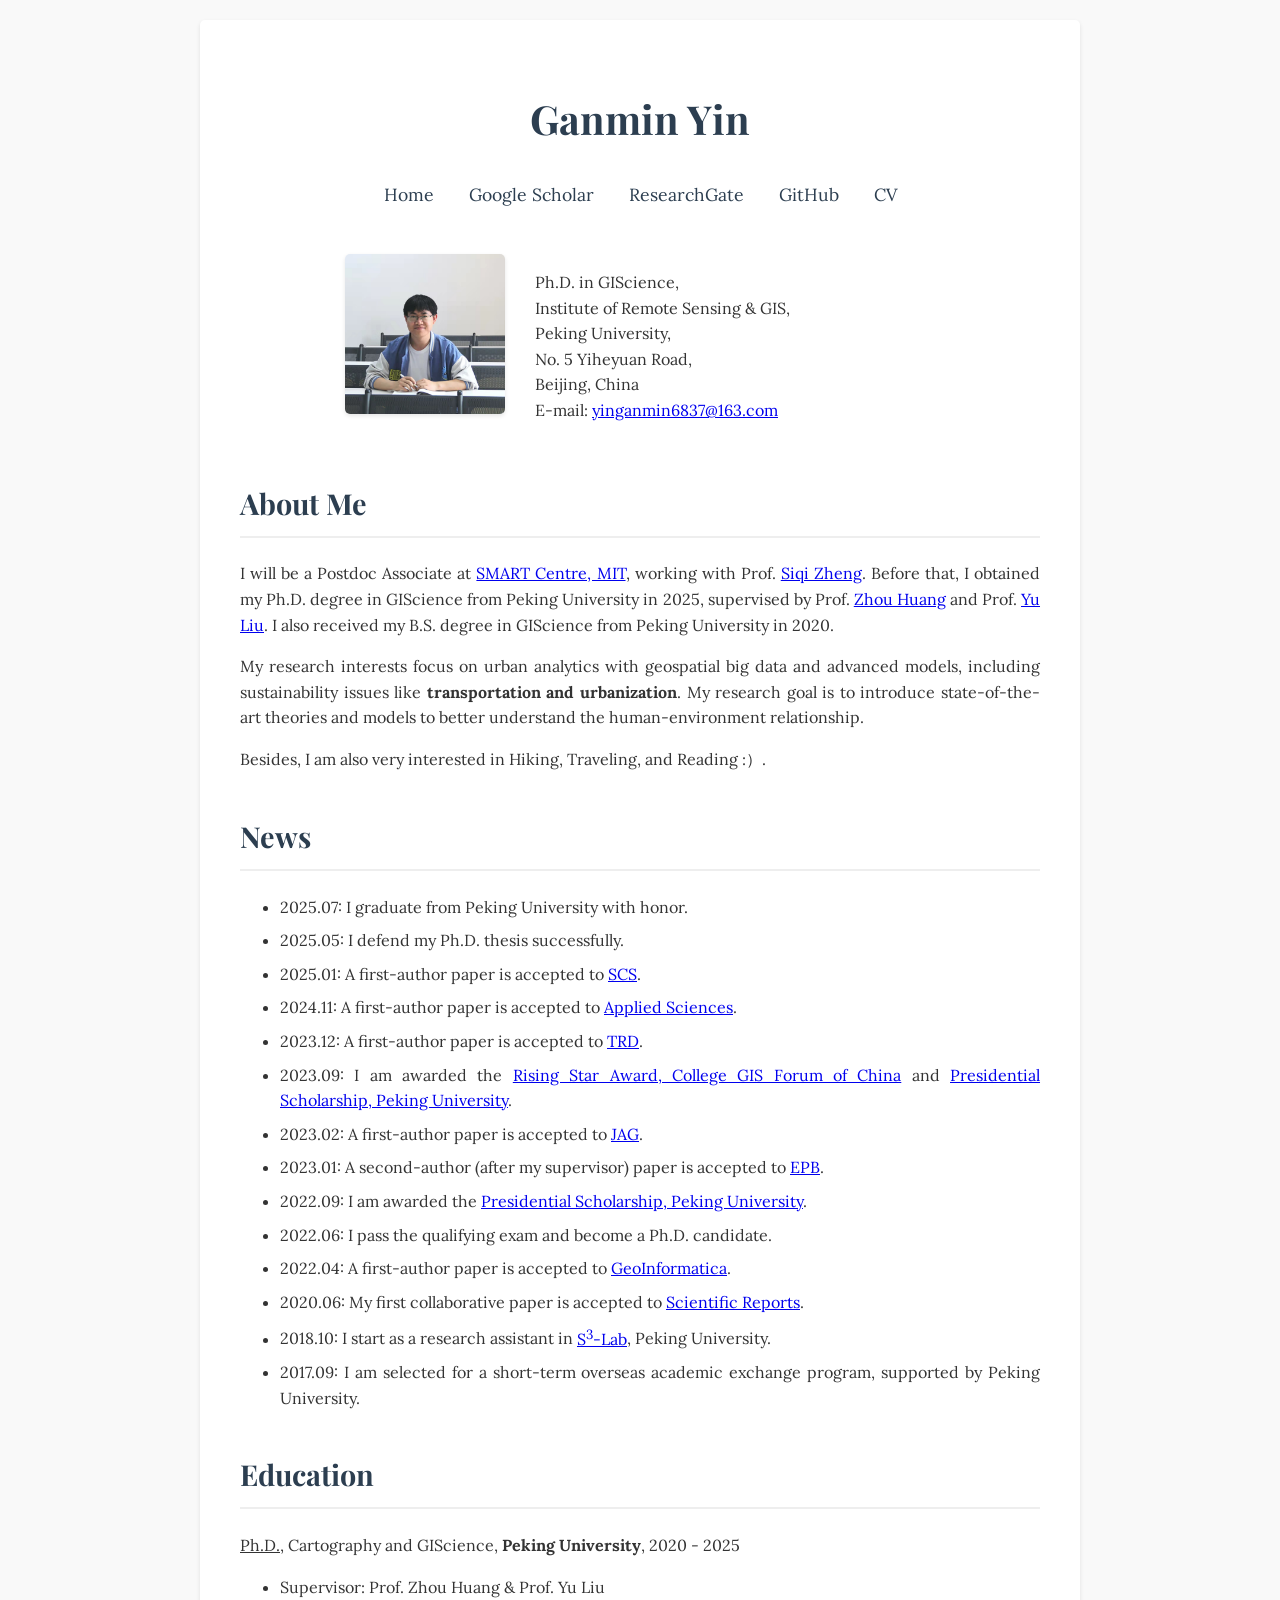
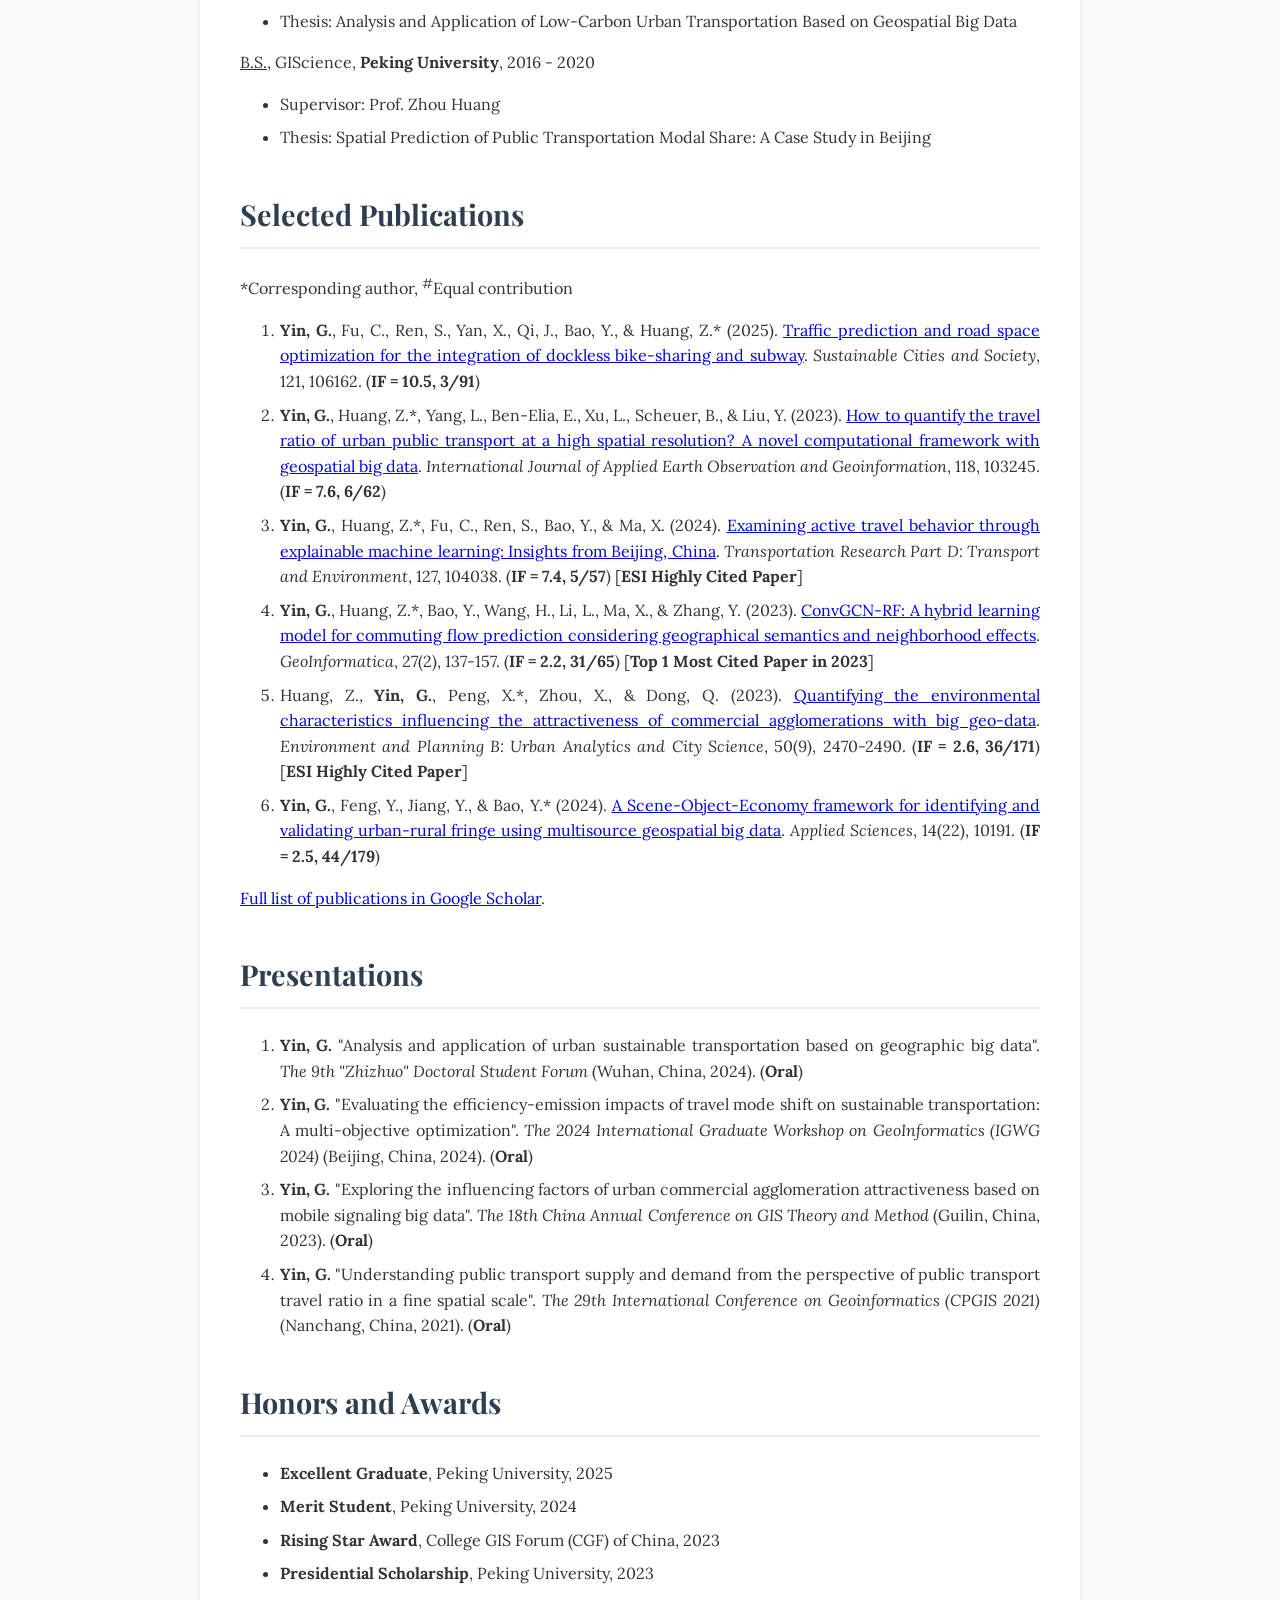
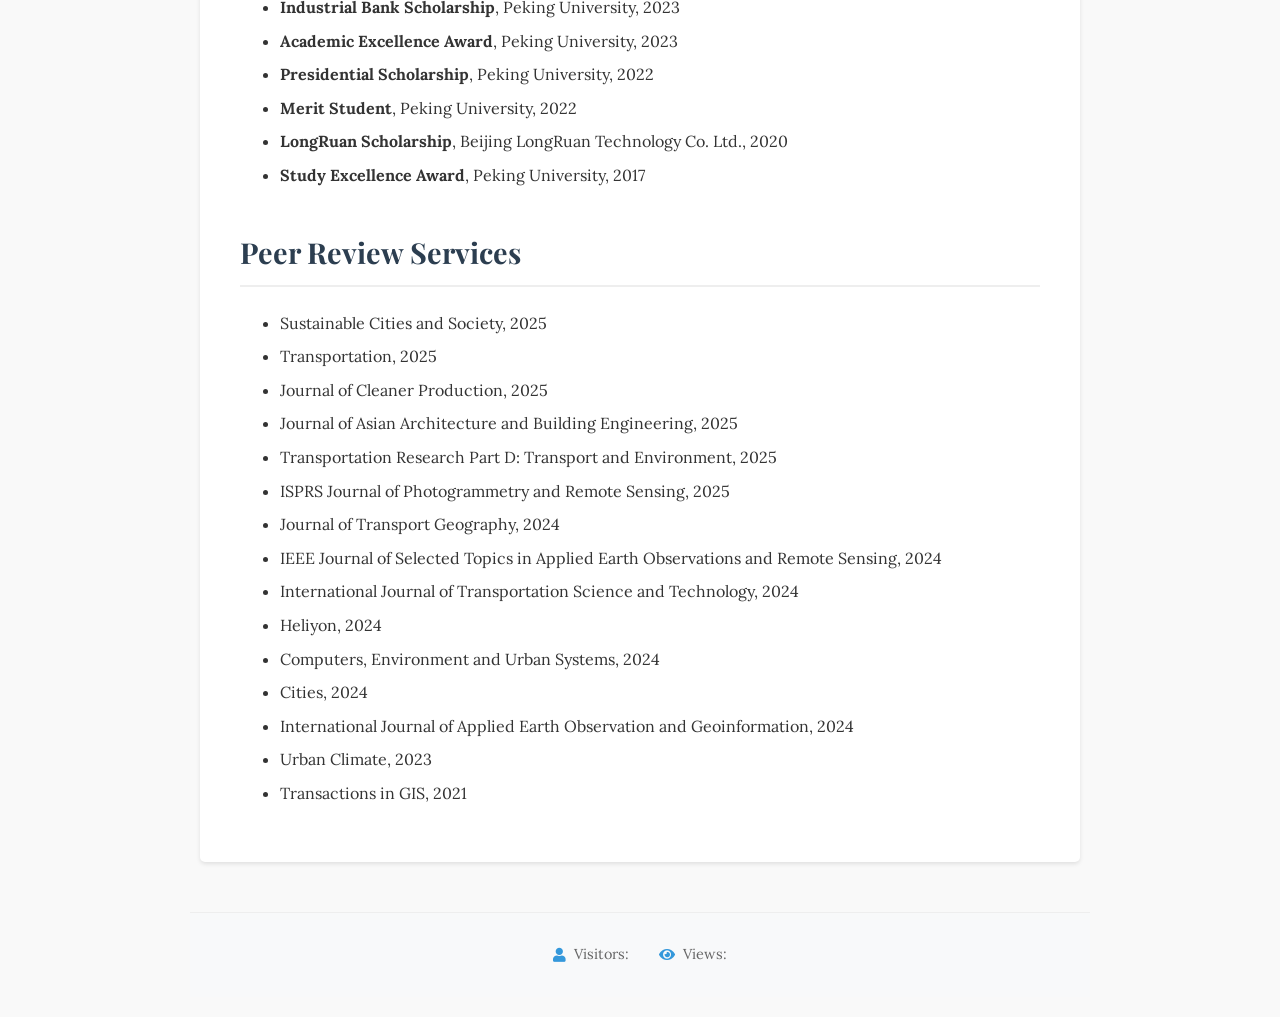
==== index.html @ d0ea4eb8 "update my bio and other info." ====
<!DOCTYPE html>
<html lang="en">
    <head>
        <meta charset="UTF-8">
        <meta name="viewport" content="width=device-width, initial-scale=1.0">
        <title>Ganmin Yin</title>
        <link href="https://fonts.googleapis.com/css2?family=Lora:wght@400;700&family=Playfair+Display:wght@400;700&display=swap" rel="stylesheet">
        <style>
            /* 全局样式 */
            /* 调整行间距和段间距 */
            body {
                font-family: 'Lora', 'Times New Roman', serif;
                line-height: 1.6; /* 从1.6改为1.4 */
                color: #333;
                max-width: 900px;
                margin: 0 auto;
                padding: 20px;
                background-color: #f9f9f9;
            }

            p {
                text-align: justify;
                text-justify: inter-word;
                hyphens: auto;
                margin-bottom: 1.0em; /* 从1em改为0.8em */
            }

            /* 调整列表项间距 */
            li {
                margin-bottom: 8px; /* 从10px改为8px */
            }

            li p {
                margin: 3px 0; /* 从5px改为3px */
            }

            #toptitle,
            .nav-links,
            .profile-info {
                text-align: center;
            }

            .publication p {
                text-align: justify;
                text-justify: inter-word;
            }
    
            #layout-content {
                background-color: #fff;
                padding: 40px;
                border-radius: 5px;
                box-shadow: 0 2px 4px rgba(0,0,0,0.1);
                margin: 0 auto;
                max-width: 800px; /* 内容区域最大宽度 */
            }
    
            /* 标题和导航样式 */
            #toptitle {
                text-align: center;
                margin-bottom: 40px;
            }
    
            h1 {
                font-family: 'Playfair Display', serif;
                font-size: 2.5em;
                color: #2c3e50;
                margin-bottom: 20px;
                text-align: center;
            }
    
            .nav-links {
                display: flex;
                justify-content: center;
                flex-wrap: wrap;
                gap: 15px;
                margin: 25px 0;
            }
    
            .nav-links a {
                color: #2c3e50;
                text-decoration: none;
                padding: 5px 10px;
                border: none;
                transition: all 0.3s;
                font-size: 1.1em;
            }
    
            .nav-links a:hover {
                color: #3498db;
                transform: translateY(-2px);
            }
    
            /* 个人信息部分样式 */
            .imgtable {
                display: flex;
                justify-content: center;
                align-items: flex-start;
                gap: 30px;
                margin: 30px 0;
            }
    
            .imgtable img {
                width: 160px;
                height: 160px;
                border-radius: 5px;
                box-shadow: 0 2px 4px rgba(0,0,0,0.1);
                transition: transform 0.3s;
            }
    
            .profile-info {
                flex-grow: 1;
                max-width: 400px; /* 限制文字部分的宽度 */
            }
    
            /* 其他标题样式 */
            h2 {
                font-family: 'Playfair Display', serif;
                font-size: 1.8em;
                color: #2c3e50;
                margin-top: 40px;
                padding-bottom: 10px;
                border-bottom: 2px solid #eee;
            }
    
            /* 响应式设计 */
            @media (max-width: 768px) {
                body {
                    padding: 10px;
                }
    
                #layout-content {
                    padding: 20px;
                }
    
                .imgtable {
                    flex-direction: column;
                    align-items: center;
                    text-align: center;
                }
    
                .nav-links {
                    gap: 10px;
                }
    
                .nav-links a {
                    padding: 5px;
                }
            }
        </style>
    </head>
    <body>
        <div id="layout-content">
            <div id="toptitle">
                <h1>Ganmin Yin</h1>
                <div class="nav-links">
                    <a href="index.html">Home</a>
                    <a href="https://scholar.google.com/citations?user=UgdgRs0AAAAJ&hl=zh-CN">Google Scholar</a>
                    <a href="https://www.researchgate.net/profile/Ganmin-Yin">ResearchGate</a>
                    <a href="https://github.com/sunshineyin">GitHub</a>
                    <a href="cv/CV_Ganmin YIN_July_2025.pdf">CV</a>
                </div>
            </div>
    
            <div class="imgtable">
                <img src="photos/avatar.jpg" alt="Ganmin Yin" />
                <div class="profile-info">
                    <p>Ph.D. in GIScience, <br />
                    Institute of Remote Sensing & GIS, <br />
                    Peking University, <br />
                    No. 5 Yiheyuan Road, <br />
                    Beijing, China <br /> 
                    E-mail: <a href="mailto:yinganmin6837@163.com">yinganmin6837@163.com</a><br />
                    <!-- <i>"Looking for a postdoc position starting in 2025, fall"</i></p> -->
                </div>
            </div>
    
            <h2>About Me</h2>
                <p>I will be a Postdoc Associate at <a href="https://m3s.mit.edu/">SMART Centre, MIT</a>, working with Prof. <a href="https://scholar.google.com/citations?user=xdGRNpwAAAAJ">Siqi Zheng</a>. Before that, I obtained my Ph.D. degree in GIScience from Peking University in 2025, supervised by Prof. <a href="https://scholar.google.com/citations?user=BUFSF_8AAAAJ">Zhou Huang</a> and Prof. <a href="https://scholar.google.com/citations?user=Xh_lRY4AAAAJ">Yu Liu</a>. I also received my B.S. degree in GIScience from Peking University in 2020.</p>

                <p>My research interests focus on urban analytics with geospatial big data and advanced models, including sustainability issues like <b>transportation and urbanization</b>. My research goal is to introduce state-of-the-art theories and models to better understand the human-environment relationship.</p>

                <p>Besides, I am also very interested in Hiking, Traveling, and Reading :）.</p>

                <!-- <p><b>Note:</b> I am looking for a <u><b>postdoc</b></u> position starting in <i>2025, fall</i>. Feel free to contact me!</p> -->

                <!-- <p>My CV can be downloaded from <a href="cv/CV_Ganmin YIN_Mar_2024.pdf"><u>here</u></a>.</p> -->

                <h2>News</h2>
                <ul>
                <li>
                    <p>2025.07: I graduate from Peking University with honor.</p>
                </li>
                <li>
                    <p>2025.05: I defend my Ph.D. thesis successfully.</p>
                </li>
                <li>
                    <p>2025.01: A first-author paper is accepted to <a href="https://www.sciencedirect.com/science/article/abs/pii/S221067072500040X">SCS</a>.</p>
                </li>
                <li>
                    <p>2024.11: A first-author paper is accepted to <a href="https://www.mdpi.com/2076-3417/14/22/10191">Applied Sciences</a>.</p>
                </li>
                <li>
                    <p>2023.12: A first-author paper is accepted to <a href="https://www.sciencedirect.com/science/article/pii/S1361920923004352">TRD</a>.</p>
                </li>
                <li>
                    <p>2023.09: I am awarded the <a href="https://mp.weixin.qq.com/s/_LfrkyzSJCsbtnc2XLMbRw">Rising Star Award, College GIS Forum of China</a> and <a href="https://grs.pku.edu.cn/tzgg/373402.htm">Presidential Scholarship, Peking University</a>.</p>
                </li>
                <!-- <li>
                    <p>2023.05: Oral presentation at <a href="https://gis2022.scievent.com/home/">The 18th China Annual Conference on GIS Theory and Method, Session 15 - Trajectory Data Mining</a>.</p>
                </li> -->
                <li>
                    <p>2023.02: A first-author paper is accepted to <a href="https://www.sciencedirect.com/science/article/pii/S1569843223000675">JAG</a>.</p>
                </li>
                <li>
                    <p>2023.01: A second-author (after my supervisor) paper is accepted to <a href="https://journals.sagepub.com/doi/abs/10.1177/23998083231158370">EPB</a>.</p>
                </li>
                <li>
                    <p>2022.09: I am awarded the <a href="https://grs.pku.edu.cn/tzgg/365594.htm">Presidential Scholarship, Peking University</a>.</p>
                </li>
                <li>
                    <p>2022.06: I pass the qualifying exam and become a Ph.D. candidate.</p>
                </li>
                <li>
                    <p>2022.04: A first-author paper is accepted to <a href="https://link.springer.com/article/10.1007/s10707-022-00467-0">GeoInformatica</a>.</p>
                </li>
                <!-- <li>
                    <p>2021.11: Oral presentation at <a href="https://www.cpgis.org/conferences/ConferenceDefault.aspx?ID=2077">CPGIS 2021, Session 25 - Geocomputation</a>.</p>
                </li> -->
                <li>
                    <p>2020.06: My first collaborative paper is accepted to <a href="https://www.nature.com/articles/s41598-020-65175-x">Scientific Reports</a>.</p>
                </li>
                <li>
                    <p>2018.10: I start as a research assistant in <a href="https://geos3.netlify.app/">S<sup>3</sup>-Lab</a>, Peking University.</p>
                </li>
                <li>
                    <p>2017.09: I am selected for a short-term overseas academic exchange program, supported by Peking University.</p>
                </li>
                </ul>

                <h2>Education</h2>
                <p><u>Ph.D.</u>, Cartography and GIScience, <b>Peking University</b>, 2020 - 2025</p>
                <ul>
                    <li>
                        <p>Supervisor: Prof. Zhou Huang & Prof. Yu Liu</p>
                    </li>
                    <li>
                        <p>Thesis: Analysis and Application of Low-Carbon Urban Transportation Based on Geospatial Big Data</p>
                    </li>
                </ul>

                <p><u>B.S.</u>, GIScience, <b>Peking University</b>, 2016 - 2020</p>
                <ul>
                    <li>
                        <p>Supervisor: Prof. Zhou Huang</p>
                    </li>
                    <li>
                        <p>Thesis: Spatial Prediction of Public Transportation Modal Share: A Case Study in Beijing</p>
                    </li>
                </ul>

                <h2>Selected Publications</h2>
                <p>*Corresponding author, <sup>#</sup>Equal contribution</p>
                <ol>
                    <li>
                        <p><b>Yin, G.</b>, Fu, C., Ren, S., Yan, X., Qi, J., Bao, Y., & Huang, Z.* (2025). <a href="https://doi.org/10.1016/j.scs.2025.106162"><u>Traffic prediction and road space optimization for the integration of dockless bike-sharing and subway</u></a>. <i>Sustainable Cities and Society</i>, 121, 106162. (<b>IF = 10.5, 3/91</b>)</p>
                    </li>
                    <li>
                        <p><b>Yin, G.</b>, Huang, Z.*, Yang, L., Ben-Elia, E., Xu, L., Scheuer, B., & Liu, Y. (2023). <a href="https://doi.org/10.1016/j.jag.2023.103245"><u>How to quantify the travel ratio of urban public transport at a high spatial resolution? A novel computational framework with geospatial big data</u></a>. <i>International Journal of Applied Earth Observation and Geoinformation</i>, 118, 103245. (<b>IF = 7.6, 6/62</b>)</p>
                    </li>
                    <li>
                        <p><b>Yin, G.</b>, Huang, Z.*, Fu, C., Ren, S., Bao, Y., & Ma, X. (2024). <a href="https://doi.org/10.1016/j.trd.2023.104038"><u>Examining active travel behavior through explainable machine learning: Insights from Beijing, China</u></a>. <i>Transportation Research Part D: Transport and Environment</i>, 127, 104038. (<b>IF = 7.4, 5/57</b>) [<b>ESI Highly Cited Paper</b>]</p>
                    </li>
                    <li>
                        <p><b>Yin, G.</b>, Huang, Z.*, Bao, Y., Wang, H., Li, L., Ma, X., & Zhang, Y. (2023). <a href="https://doi.org/10.1007/s10707-022-00467-0"><u>ConvGCN-RF: A hybrid learning model for commuting flow prediction considering geographical semantics and neighborhood effects</u></a>. <i>GeoInformatica</i>, 27(2), 137-157. (<b>IF = 2.2, 31/65</b>) [<b>Top 1 Most Cited Paper in 2023</b>]</p>
                    </li>
                    <li>
                        <p>Huang, Z., <b>Yin, G.</b>, Peng, X.*, Zhou, X., & Dong, Q. (2023). <a href="https://doi.org/10.1177/23998083231158370"><u>Quantifying the environmental characteristics influencing the attractiveness of commercial agglomerations with big geo-data</u></a>. <i>Environment and Planning B: Urban Analytics and City Science</i>, 50(9), 2470-2490. (<b>IF = 2.6, 36/171</b>) [<b>ESI Highly Cited Paper</b>]</p>
                    </li>
                    <li>
                        <p><b>Yin, G.</b>, Feng, Y., Jiang, Y., & Bao, Y.* (2024). <a href="https://doi.org/10.3390/app142210191"><u>A Scene-Object-Economy framework for identifying and validating urban-rural fringe using multisource geospatial big data</u></a>. <i>Applied Sciences</i>, 14(22), 10191. (<b>IF = 2.5, 44/179</b>)</p>
                    </li>
                    </ol>
                    
                    <p><a href="https://scholar.google.com/citations?user=UgdgRs0AAAAJ&hl=zh-CN">Full list of publications in Google Scholar</a>.</p>
                <h2>Presentations</h2>
                    <ol>
                    <li>
                        <p><b>Yin, G.</b> "Analysis and application of urban sustainable transportation based on geographic big data". <i>The 9th "Zhizhuo" Doctoral Student Forum</i> (Wuhan, China, 2024). (<b>Oral</b>)</p>
                    </li>
                    <li>
                        <p><b>Yin, G.</b> "Evaluating the efficiency-emission impacts of travel mode shift on sustainable transportation: A multi-objective optimization". <i>The 2024 International Graduate Workshop on GeoInformatics (IGWG 2024)</i> (Beijing, China, 2024). (<b>Oral</b>)</p>
                    </li>
                    <li>
                        <p><b>Yin, G.</b> "Exploring the influencing factors of urban commercial agglomeration attractiveness based on mobile signaling big data". <i>The 18th China Annual Conference on GIS Theory and Method</i> (Guilin, China, 2023). (<b>Oral</b>)</p>
                    </li>
                    <li>
                        <p><b>Yin, G.</b> "Understanding public transport supply and demand from the perspective of public transport travel ratio in a fine spatial scale". <i>The 29th International Conference on Geoinformatics (CPGIS 2021)</i> (Nanchang, China, 2021). (<b>Oral</b>)</p>
                    </li>
                    </ol>
                <h2>Honors and Awards</h2>
                    <ul>
                    <li>
                        <p><b>Excellent Graduate</b>, Peking University, 2025</p>
                    </li>
                    <li>
                        <p><b>Merit Student</b>, Peking University, 2024</p>
                    </li>
                    <li>
                        <p><b>Rising Star Award</b>, College GIS Forum (CGF) of China, 2023</p>
                    </li>
                    <li>
                        <p><b>Presidential Scholarship</b>, Peking University, 2023</p>
                    </li>
                    <li>
                        <p><b>Industrial Bank Scholarship</b>, Peking University, 2023</p>
                    </li>
                    <li>
                        <p><b>Academic Excellence Award</b>, Peking University, 2023</p>
                    </li>
                    <li>
                        <p><b>Presidential Scholarship</b>, Peking University, 2022</p>
                    </li>
                    <li>
                        <p><b>Merit Student</b>, Peking University, 2022</p>
                    </li>
                    <li>
                        <p><b>LongRuan Scholarship</b>, Beijing LongRuan Technology Co. Ltd., 2020</p>
                    </li>
                    <li>
                        <p><b>Study Excellence Award</b>, Peking University, 2017</p>
                    </li>
                    </ul>
                <h2>Peer Review Services</h2>
                    <!-- <p><b>Peer Reviewer</b></p> -->
                    <ul>
                    <li>
                        <p>Sustainable Cities and Society, 2025</p>
                    </li>
                    <li>
                        <p>Transportation, 2025</p>
                    </li>
                    <li>
                        <p>Journal of Cleaner Production, 2025</p>
                    </li>
                    <li>
                        <p>Journal of Asian Architecture and Building Engineering, 2025</p>
                    </li>
                    <li>
                        <p>Transportation Research Part D: Transport and Environment, 2025</p>
                    </li>
                    <li>
                        <p>ISPRS Journal of Photogrammetry and Remote Sensing, 2025</p>
                    </li>
                    <li>
                        <p>Journal of Transport Geography, 2024</p>
                    </li>
                    <li>
                        <p>IEEE Journal of Selected Topics in Applied Earth Observations and Remote Sensing, 2024</p>
                    </li>
                    <li>
                        <p>International Journal of Transportation Science and Technology, 2024</p>
                    </li>
                    <li>
                        <p>Heliyon, 2024</p>
                    </li>
                    <li>
                        <p>Computers, Environment and Urban Systems, 2024</p>
                    </li>
                    <li>
                        <p>Cities, 2024</p>
                    </li>
                    <li>
                        <p>International Journal of Applied Earth Observation and Geoinformation, 2024</p>
                    </li>
                    <li>
                        <p>Urban Climate, 2023</p>
                    </li>
                    <li>
                        <p>Transactions in GIS, 2021</p>
                    </li>
                </ul>
        </div>
        <div class="footer">
            <script async src="//busuanzi.ibruce.info/busuanzi/2.3/busuanzi.pure.mini.js"></script>
            <div class="visit-stats">
                <div class="stat-item">
                    <i class="fas fa-user"></i>
                    <span id="busuanzi_container_site_uv">
                        Visitors: <span id="busuanzi_value_site_uv" class="stat-number"></span>
                    </span>
                </div>
                <div class="stat-item">
                    <i class="fas fa-eye"></i>
                    <span id="busuanzi_container_site_pv">
                        Views: <span id="busuanzi_value_site_pv" class="stat-number"></span>
                    </span>
                </div>
            </div>
        </div>
        
        <!-- 添加Font Awesome图标支持 -->
        <link rel="stylesheet" href="https://cdnjs.cloudflare.com/ajax/libs/font-awesome/5.15.4/css/all.min.css">
        
        <style>
        .footer {
            text-align: center;
            padding: 30px 0;
            margin-top: 50px;
            background-color: #f8f9fa;
            border-top: 1px solid #eee;
        }
        
        .visit-stats {
            display: flex;
            justify-content: center;
            gap: 30px;
        }
        
        .stat-item {
            display: flex;
            align-items: center;
            gap: 8px;
            color: #666;
            font-size: 0.9em;
        }
        
        .stat-number {
            color: #3498db;
            font-weight: bold;
        }
        
        .fas {
            color: #3498db;
        }

        .stats-note {
            margin-top: 10px;
        }
        </style>
    </body>
</html>
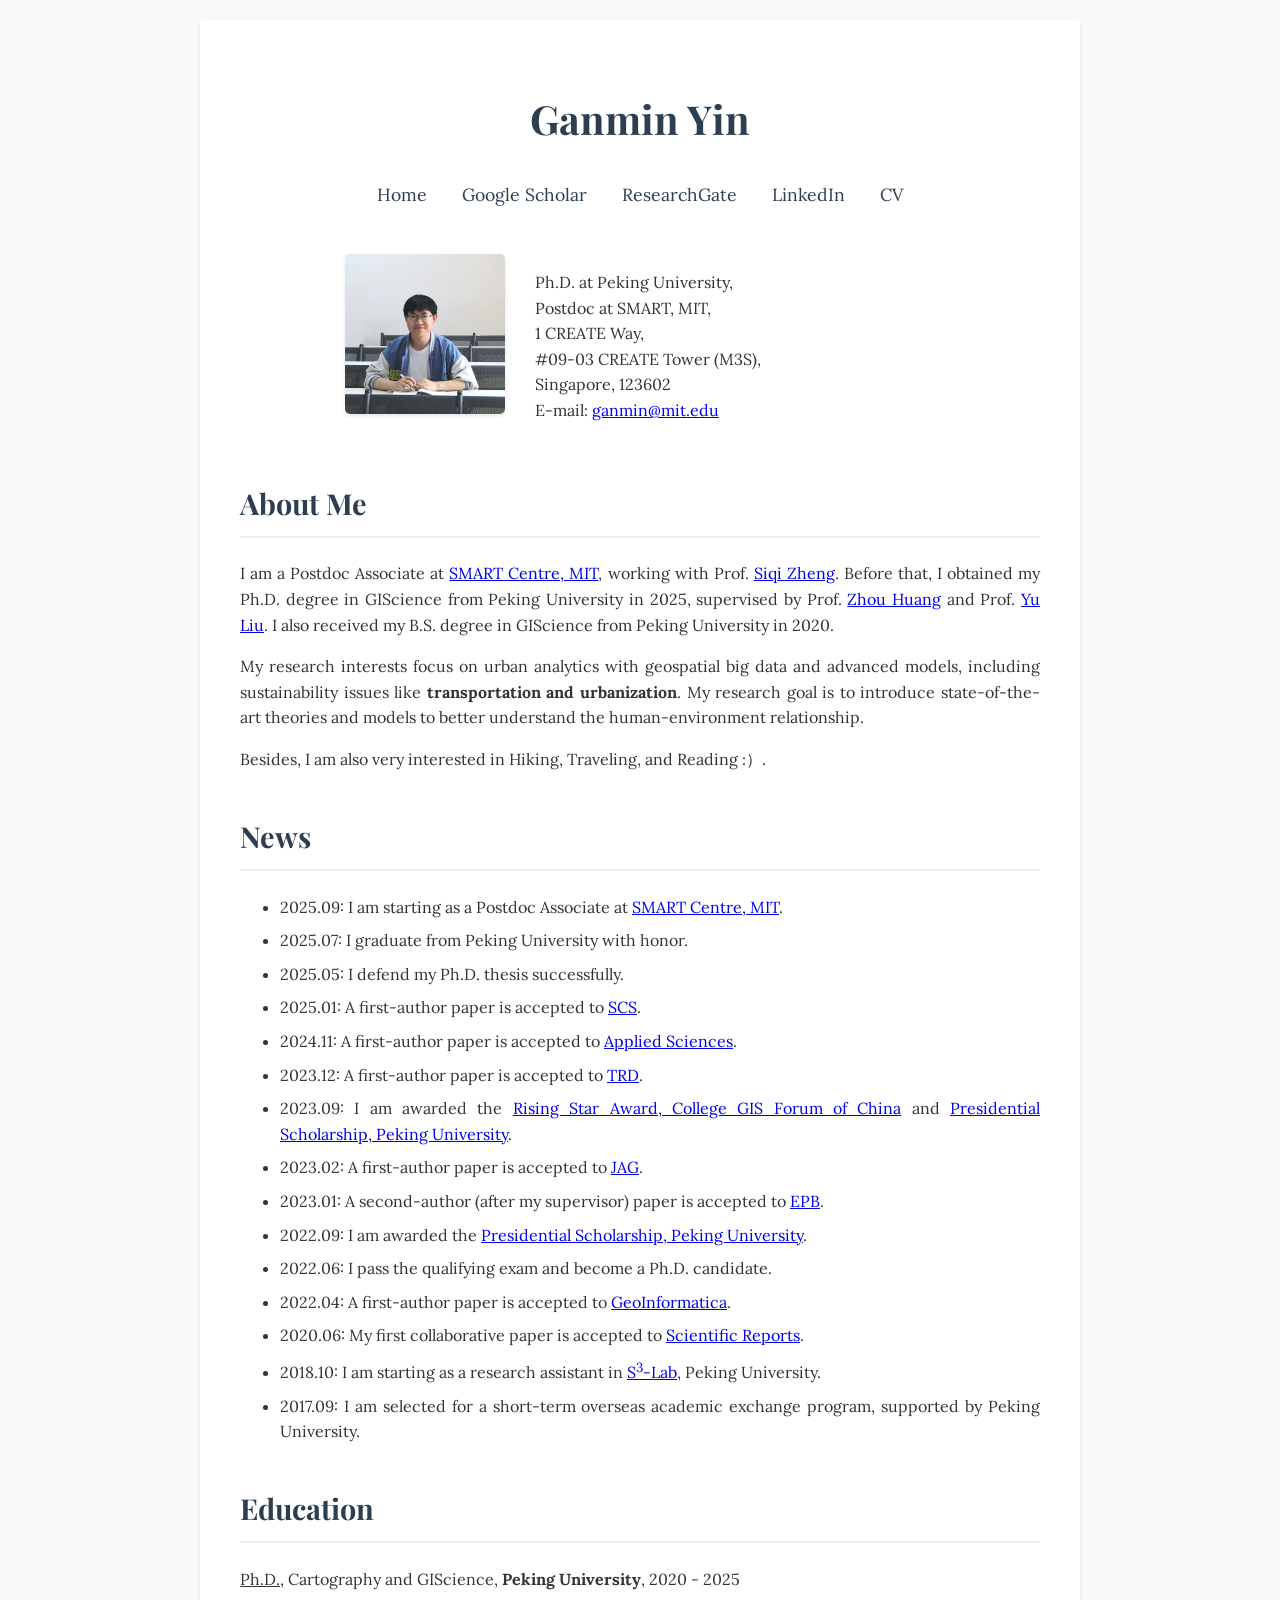
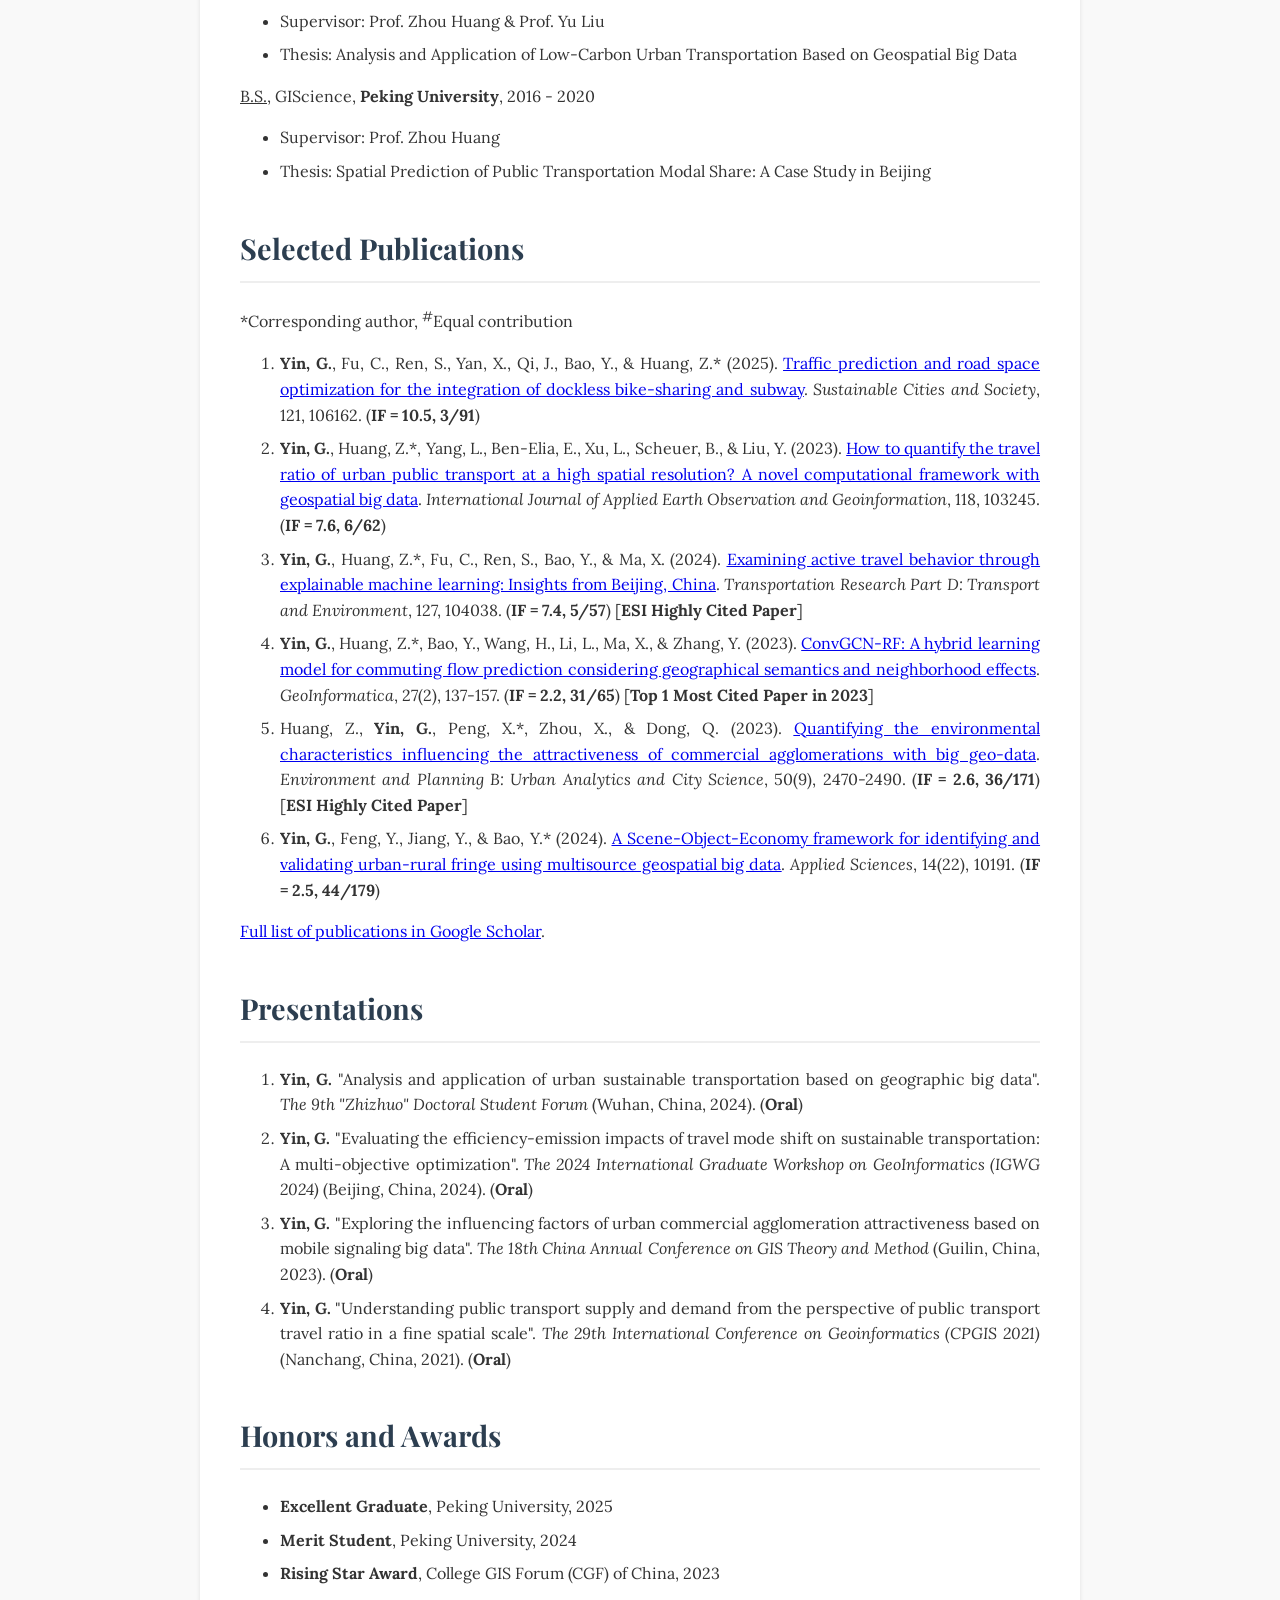
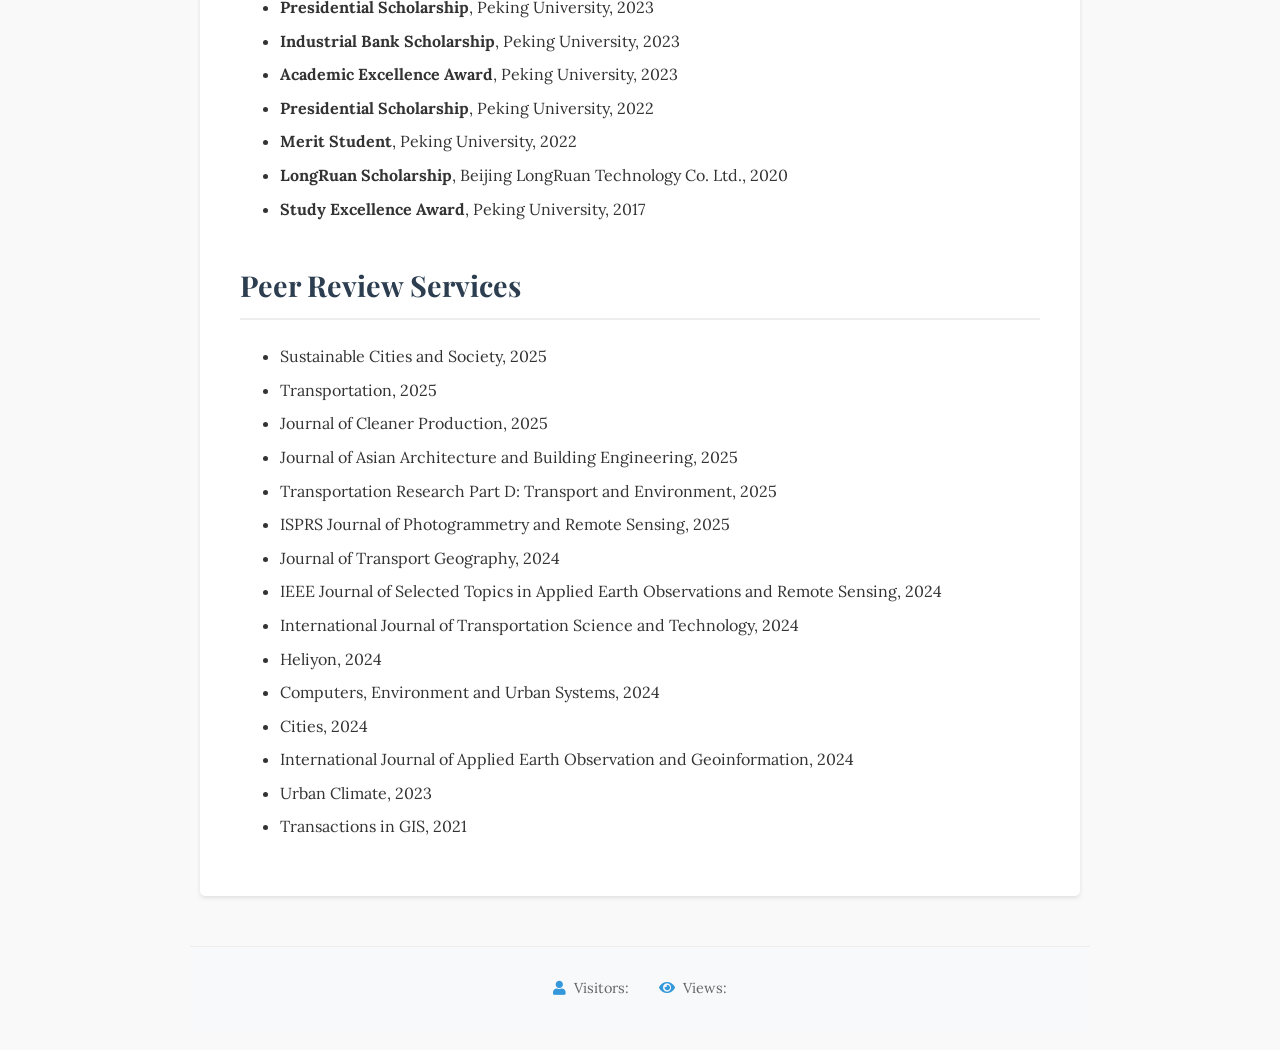
==== commit 828bbc5a: "update my bio." ====
--- a/index.html
+++ b/index.html
@@ -156,26 +156,26 @@
                     <a href="index.html">Home</a>
                     <a href="https://scholar.google.com/citations?user=UgdgRs0AAAAJ&hl=zh-CN">Google Scholar</a>
                     <a href="https://www.researchgate.net/profile/Ganmin-Yin">ResearchGate</a>
-                    <a href="https://github.com/sunshineyin">GitHub</a>
-                    <a href="cv/CV_Ganmin YIN_July_2025.pdf">CV</a>
+                    <a href="https://www.linkedin.com/in/ganmin-yin-92aba5361/">LinkedIn</a>
+                    <a href="cv/CV_Ganmin YIN_Sep_2025.pdf">CV</a>
                 </div>
             </div>
     
             <div class="imgtable">
                 <img src="photos/avatar.jpg" alt="Ganmin Yin" />
                 <div class="profile-info">
-                    <p>Ph.D. in GIScience, <br />
-                    Institute of Remote Sensing & GIS, <br />
-                    Peking University, <br />
-                    No. 5 Yiheyuan Road, <br />
-                    Beijing, China <br /> 
-                    E-mail: <a href="mailto:yinganmin6837@163.com">yinganmin6837@163.com</a><br />
+                    <p>Ph.D. at Peking University, <br />
+                    Postdoc at SMART, MIT, <br />
+                    1 CREATE Way, <br />
+                    #09-03 CREATE Tower (M3S), <br />
+                    Singapore, 123602 <br /> 
+                    E-mail: <a href="mailto:ganmin@mit.edu">ganmin@mit.edu</a><br />
                     <!-- <i>"Looking for a postdoc position starting in 2025, fall"</i></p> -->
                 </div>
             </div>
     
             <h2>About Me</h2>
-                <p>I will be a Postdoc Associate at <a href="https://m3s.mit.edu/">SMART Centre, MIT</a>, working with Prof. <a href="https://scholar.google.com/citations?user=xdGRNpwAAAAJ">Siqi Zheng</a>. Before that, I obtained my Ph.D. degree in GIScience from Peking University in 2025, supervised by Prof. <a href="https://scholar.google.com/citations?user=BUFSF_8AAAAJ">Zhou Huang</a> and Prof. <a href="https://scholar.google.com/citations?user=Xh_lRY4AAAAJ">Yu Liu</a>. I also received my B.S. degree in GIScience from Peking University in 2020.</p>
+                <p>I am a Postdoc Associate at <a href="https://m3s.mit.edu/">SMART Centre, MIT</a>, working with Prof. <a href="https://scholar.google.com/citations?user=xdGRNpwAAAAJ">Siqi Zheng</a>. Before that, I obtained my Ph.D. degree in GIScience from Peking University in 2025, supervised by Prof. <a href="https://scholar.google.com/citations?user=BUFSF_8AAAAJ">Zhou Huang</a> and Prof. <a href="https://scholar.google.com/citations?user=Xh_lRY4AAAAJ">Yu Liu</a>. I also received my B.S. degree in GIScience from Peking University in 2020.</p>
 
                 <p>My research interests focus on urban analytics with geospatial big data and advanced models, including sustainability issues like <b>transportation and urbanization</b>. My research goal is to introduce state-of-the-art theories and models to better understand the human-environment relationship.</p>
 
@@ -187,6 +187,9 @@
 
                 <h2>News</h2>
                 <ul>
+                <li>
+                    <p>2025.09: I am starting as a Postdoc Associate at <a href="https://m3s.mit.edu/">SMART Centre, MIT</a>.</p>
+                </li>
                 <li>
                     <p>2025.07: I graduate from Peking University with honor.</p>
                 </li>
@@ -230,7 +233,7 @@
                     <p>2020.06: My first collaborative paper is accepted to <a href="https://www.nature.com/articles/s41598-020-65175-x">Scientific Reports</a>.</p>
                 </li>
                 <li>
-                    <p>2018.10: I start as a research assistant in <a href="https://geos3.netlify.app/">S<sup>3</sup>-Lab</a>, Peking University.</p>
+                    <p>2018.10: I am starting as a research assistant in <a href="https://geos3.netlify.app/">S<sup>3</sup>-Lab</a>, Peking University.</p>
                 </li>
                 <li>
                     <p>2017.09: I am selected for a short-term overseas academic exchange program, supported by Peking University.</p>
@@ -397,6 +400,19 @@
                 </div>
             </div>
         </div>
+        <!-- <div class="footer">
+            <script defer src="https://busuanzi.9420.ltd/js"></script>
+            <div class="visit-stats">
+                <div class="stat-item">
+                    <i class="fas fa-user"></i>
+                    <span>Visitors: <span id="busuanzi_site_uv" class="stat-number"></span></span>
+                </div>
+                <div class="stat-item">
+                    <i class="fas fa-eye"></i>
+                    <span>Views: <span id="busuanzi_site_pv" class="stat-number"></span></span>
+                </div>
+            </div>
+        </div> -->
         
         <!-- 添加Font Awesome图标支持 -->
         <link rel="stylesheet" href="https://cdnjs.cloudflare.com/ajax/libs/font-awesome/5.15.4/css/all.min.css">
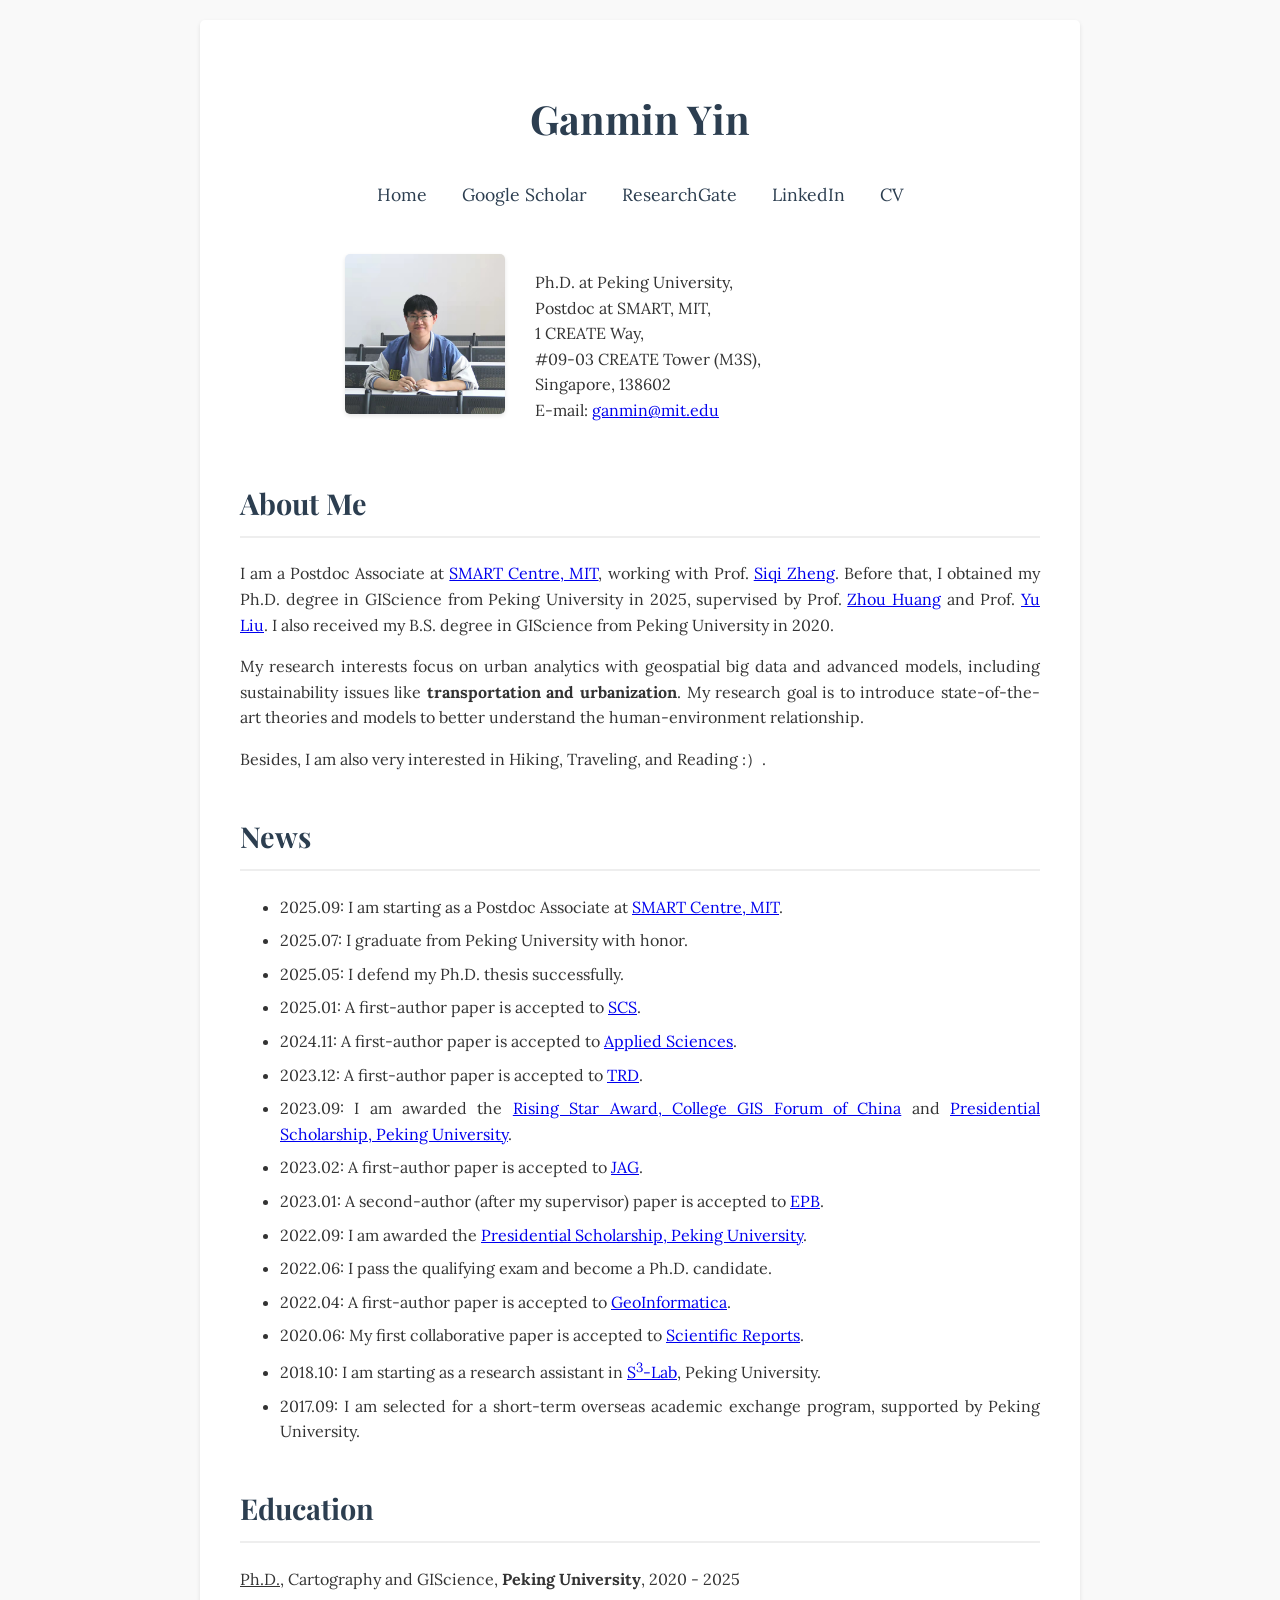
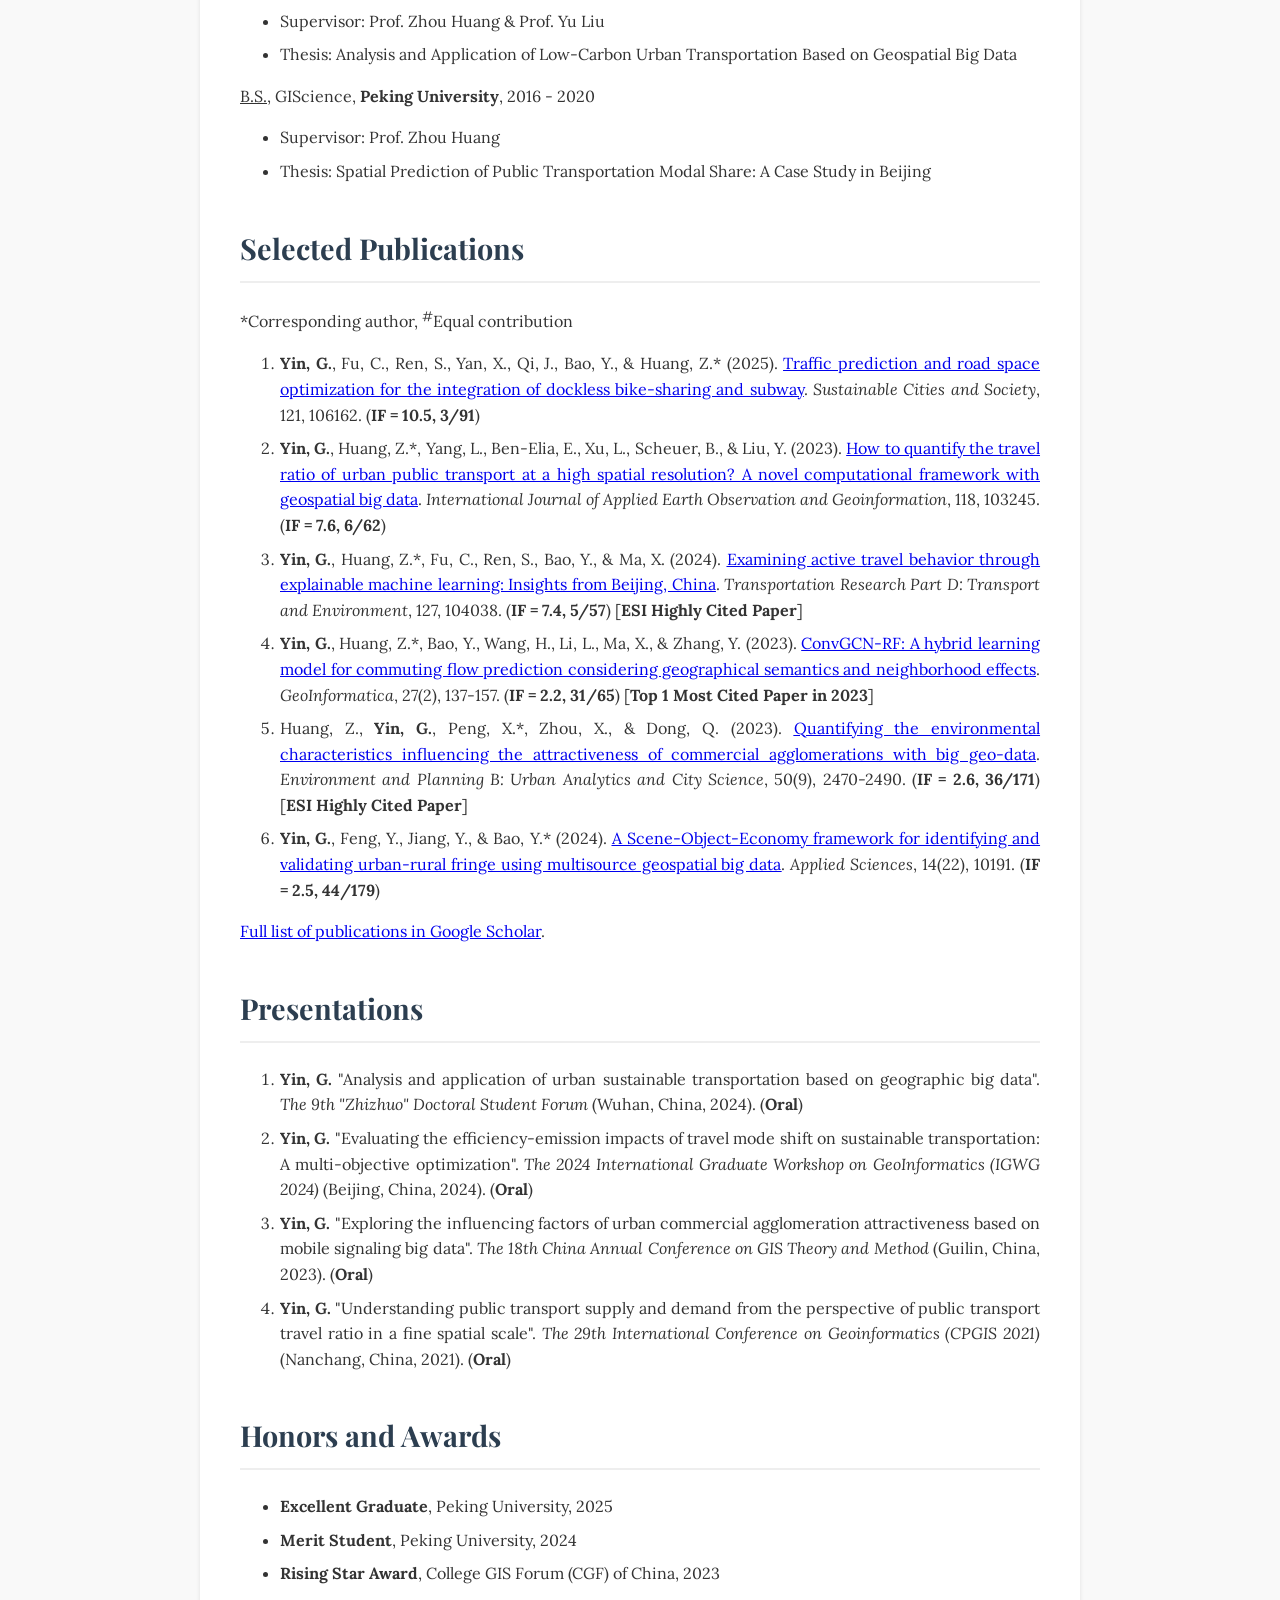
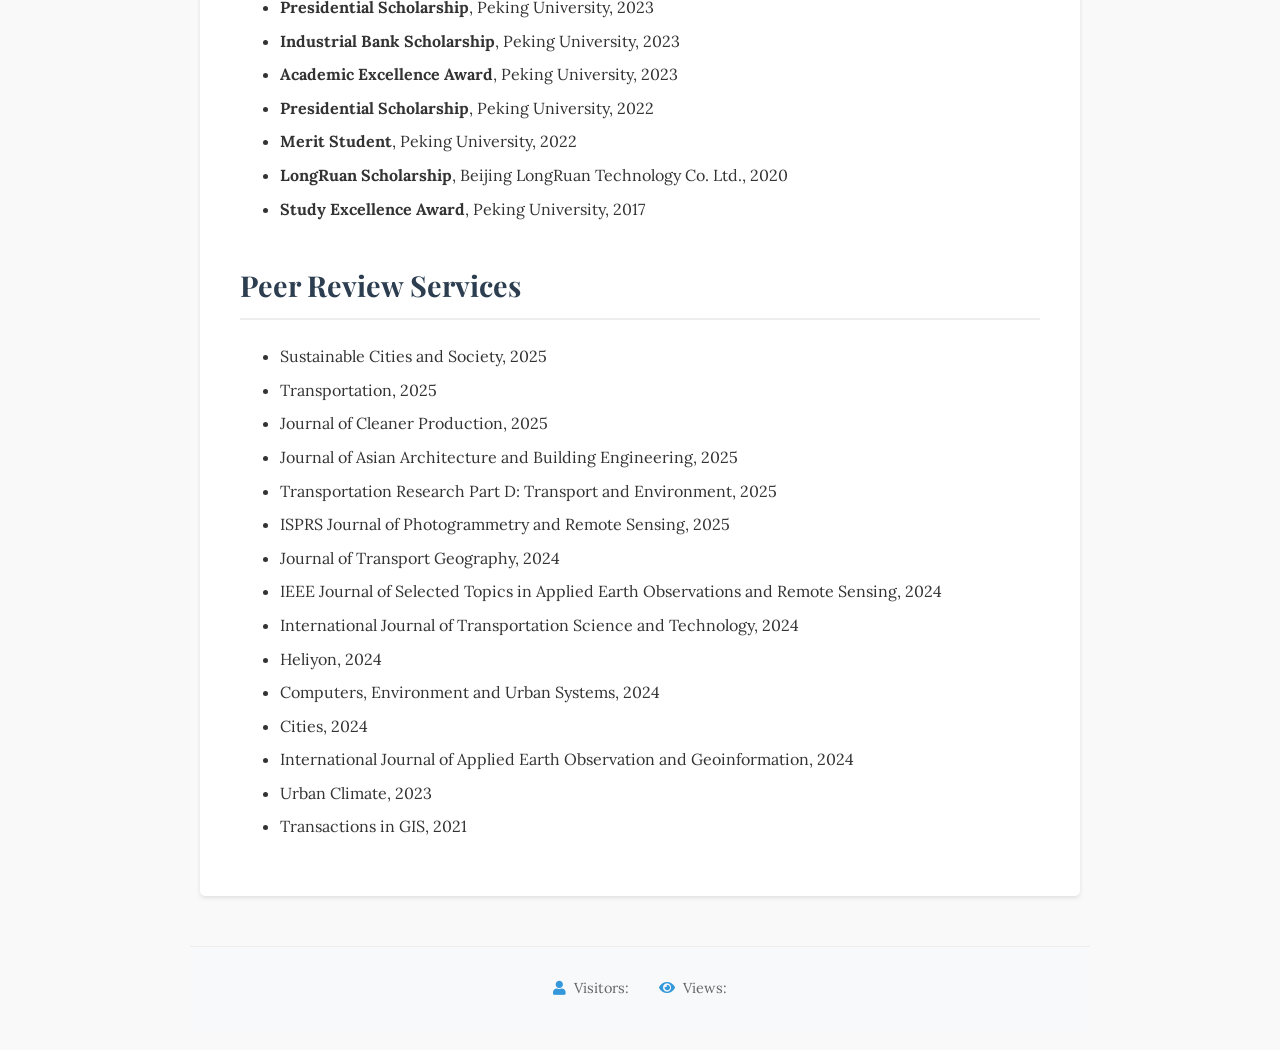
==== commit 7e4bca85: "update my bio." ====
--- a/index.html
+++ b/index.html
@@ -168,7 +168,7 @@
                     Postdoc at SMART, MIT, <br />
                     1 CREATE Way, <br />
                     #09-03 CREATE Tower (M3S), <br />
-                    Singapore, 123602 <br /> 
+                    Singapore, 138602 <br /> 
                     E-mail: <a href="mailto:ganmin@mit.edu">ganmin@mit.edu</a><br />
                     <!-- <i>"Looking for a postdoc position starting in 2025, fall"</i></p> -->
                 </div>
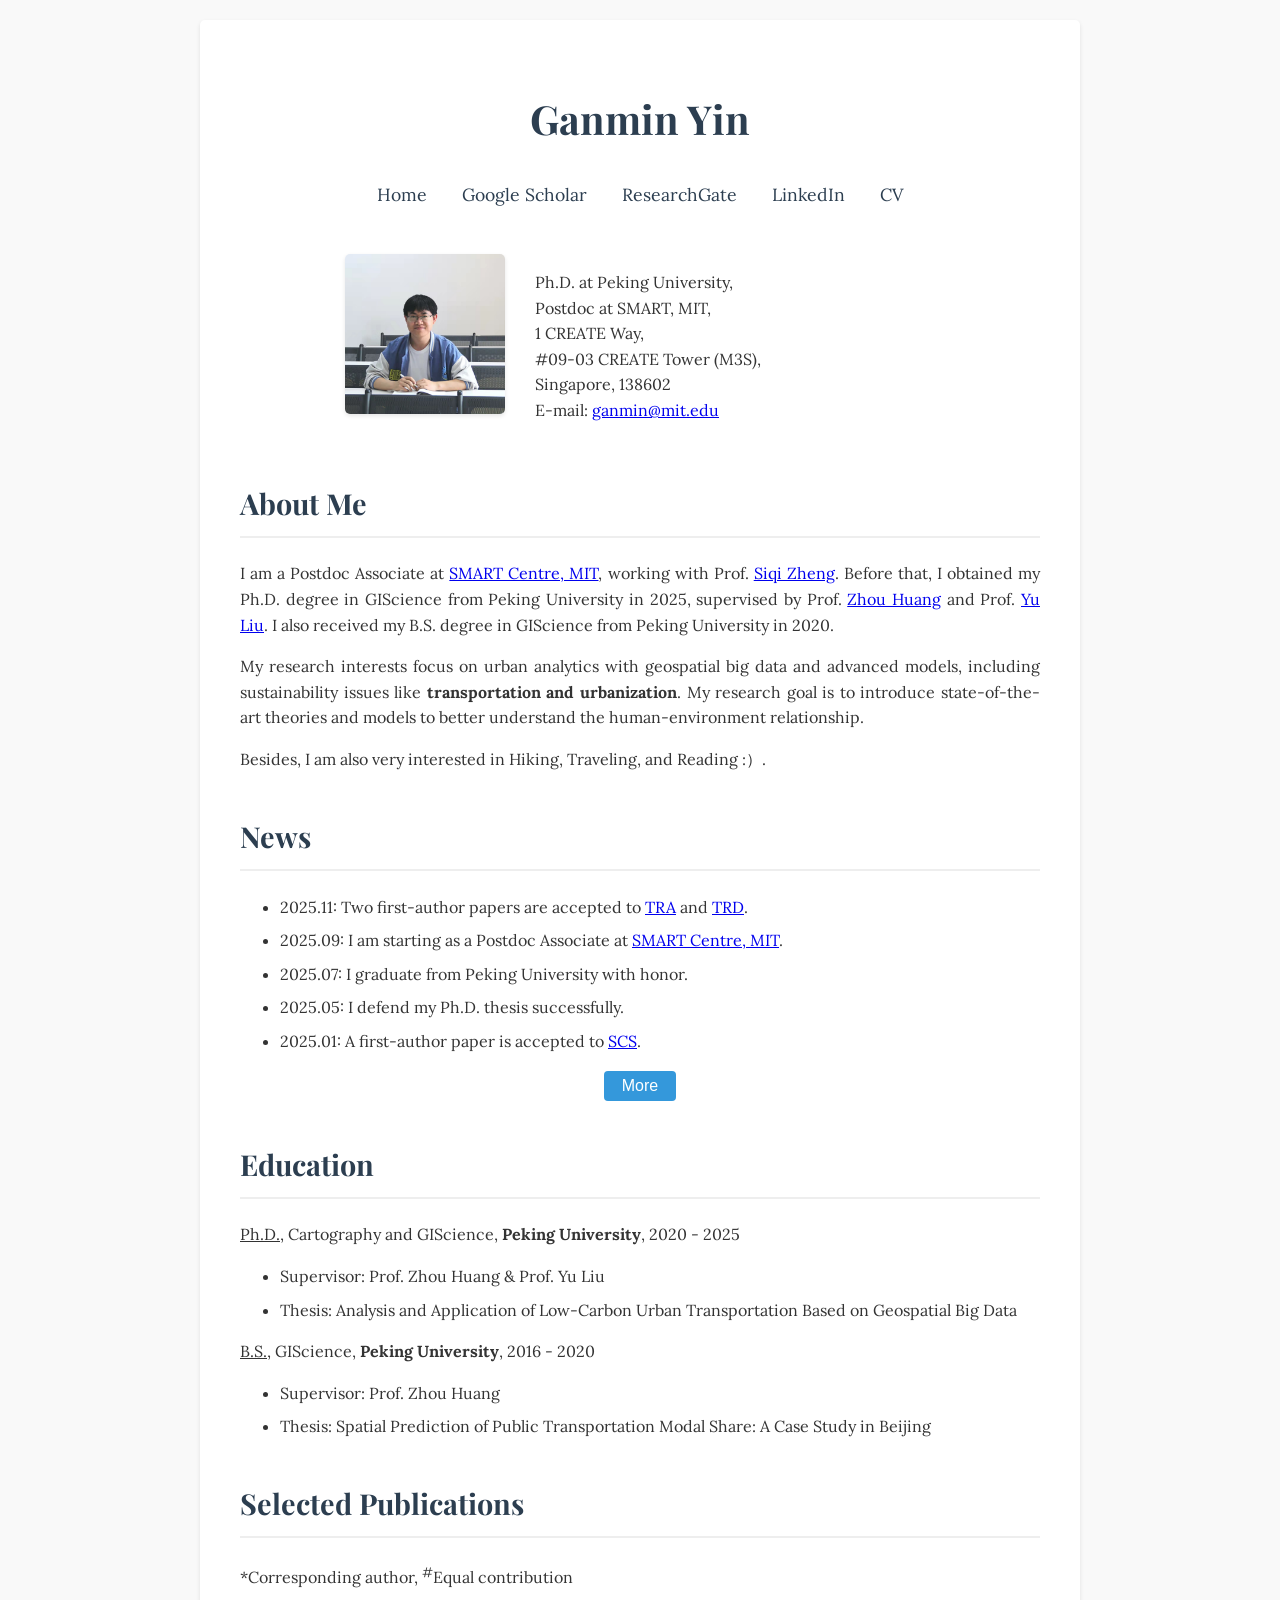
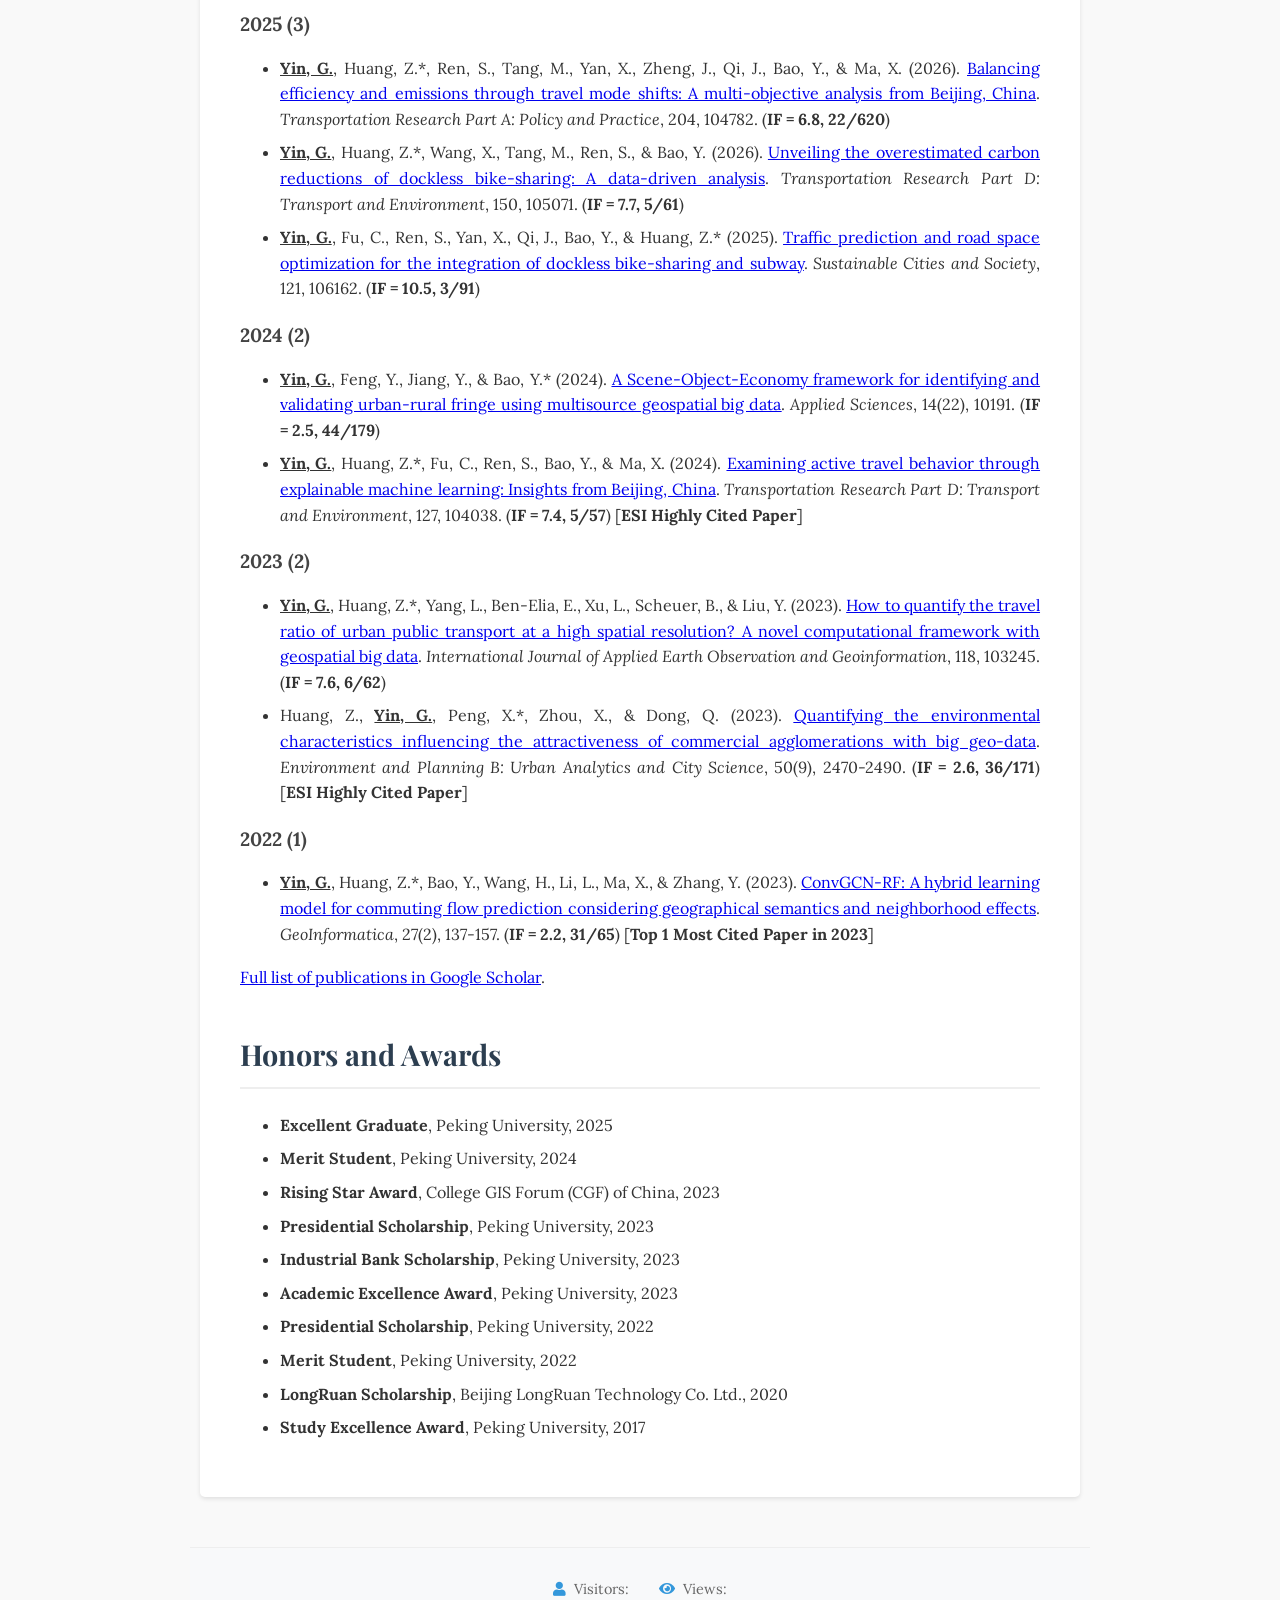
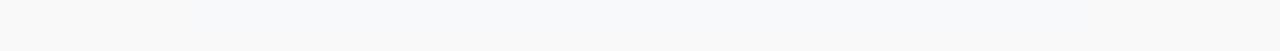
==== commit cf7cf4e3: "update my pub and cv." ====
--- a/index.html
+++ b/index.html
@@ -6,60 +6,48 @@
         <title>Ganmin Yin</title>
         <link href="https://fonts.googleapis.com/css2?family=Lora:wght@400;700&family=Playfair+Display:wght@400;700&display=swap" rel="stylesheet">
         <style>
-            /* 全局样式 */
-            /* 调整行间距和段间距 */
             body {
                 font-family: 'Lora', 'Times New Roman', serif;
-                line-height: 1.6; /* 从1.6改为1.4 */
+                line-height: 1.6;
                 color: #333;
                 max-width: 900px;
                 margin: 0 auto;
                 padding: 20px;
                 background-color: #f9f9f9;
             }
-
             p {
                 text-align: justify;
                 text-justify: inter-word;
                 hyphens: auto;
-                margin-bottom: 1.0em; /* 从1em改为0.8em */
-            }
-
-            /* 调整列表项间距 */
+                margin-bottom: 1.0em;
+            }
             li {
-                margin-bottom: 8px; /* 从10px改为8px */
-            }
-
+                margin-bottom: 8px;
+            }
             li p {
-                margin: 3px 0; /* 从5px改为3px */
-            }
-
+                margin: 3px 0;
+            }
             #toptitle,
             .nav-links,
             .profile-info {
                 text-align: center;
             }
-
             .publication p {
                 text-align: justify;
                 text-justify: inter-word;
             }
-    
             #layout-content {
                 background-color: #fff;
                 padding: 40px;
                 border-radius: 5px;
                 box-shadow: 0 2px 4px rgba(0,0,0,0.1);
                 margin: 0 auto;
-                max-width: 800px; /* 内容区域最大宽度 */
-            }
-    
-            /* 标题和导航样式 */
+                max-width: 800px;
+            }
             #toptitle {
                 text-align: center;
                 margin-bottom: 40px;
             }
-    
             h1 {
                 font-family: 'Playfair Display', serif;
                 font-size: 2.5em;
@@ -67,7 +55,6 @@
                 margin-bottom: 20px;
                 text-align: center;
             }
-    
             .nav-links {
                 display: flex;
                 justify-content: center;
@@ -75,7 +62,6 @@
                 gap: 15px;
                 margin: 25px 0;
             }
-    
             .nav-links a {
                 color: #2c3e50;
                 text-decoration: none;
@@ -84,13 +70,10 @@
                 transition: all 0.3s;
                 font-size: 1.1em;
             }
-    
             .nav-links a:hover {
                 color: #3498db;
                 transform: translateY(-2px);
             }
-    
-            /* 个人信息部分样式 */
             .imgtable {
                 display: flex;
                 justify-content: center;
@@ -98,7 +81,6 @@
                 gap: 30px;
                 margin: 30px 0;
             }
-    
             .imgtable img {
                 width: 160px;
                 height: 160px;
@@ -106,13 +88,10 @@
                 box-shadow: 0 2px 4px rgba(0,0,0,0.1);
                 transition: transform 0.3s;
             }
-    
             .profile-info {
                 flex-grow: 1;
-                max-width: 400px; /* 限制文字部分的宽度 */
-            }
-    
-            /* 其他标题样式 */
+                max-width: 400px;
+            }
             h2 {
                 font-family: 'Playfair Display', serif;
                 font-size: 1.8em;
@@ -121,27 +100,54 @@
                 padding-bottom: 10px;
                 border-bottom: 2px solid #eee;
             }
-    
-            /* 响应式设计 */
+
+            /* New styles for collapsible news section */
+            .news-list-collapsed li {
+                display: none;
+            }
+            .news-list-collapsed li.show {
+                display: list-item;
+            }
+            #news-toggle-btn {
+                display: block;
+                margin: 16px auto 0 auto;
+                padding: 6px 18px;
+                background: #3498db;
+                color: white;
+                border: none;
+                border-radius: 4px;
+                cursor: pointer;
+                font-size: 1em;
+                transition: background 0.2s;
+            }
+            #news-toggle-btn:hover {
+                background: #217dbb;
+            }
+            .pub-year-group {
+                margin-bottom: 18px;
+            }
+            .pub-year-title {
+                font-weight: bold;
+                font-size: 1.2em;
+                color: #444;
+                margin-top: 18px;
+                margin-bottom: 4px;
+            }
             @media (max-width: 768px) {
                 body {
                     padding: 10px;
                 }
-    
                 #layout-content {
                     padding: 20px;
                 }
-    
                 .imgtable {
                     flex-direction: column;
                     align-items: center;
                     text-align: center;
                 }
-    
                 .nav-links {
                     gap: 10px;
                 }
-    
                 .nav-links a {
                     padding: 5px;
                 }
@@ -157,10 +163,10 @@
                     <a href="https://scholar.google.com/citations?user=UgdgRs0AAAAJ&hl=zh-CN">Google Scholar</a>
                     <a href="https://www.researchgate.net/profile/Ganmin-Yin">ResearchGate</a>
                     <a href="https://www.linkedin.com/in/ganmin-yin-92aba5361/">LinkedIn</a>
-                    <a href="cv/CV_Ganmin YIN_Sep_2025.pdf">CV</a>
+                    <a href="cv/CV_Ganmin YIN_Nov_2025.pdf">CV</a>
                 </div>
             </div>
-    
+
             <div class="imgtable">
                 <img src="photos/avatar.jpg" alt="Ganmin Yin" />
                 <div class="profile-info">
@@ -173,30 +179,29 @@
                     <!-- <i>"Looking for a postdoc position starting in 2025, fall"</i></p> -->
                 </div>
             </div>
-    
+
             <h2>About Me</h2>
-                <p>I am a Postdoc Associate at <a href="https://m3s.mit.edu/">SMART Centre, MIT</a>, working with Prof. <a href="https://scholar.google.com/citations?user=xdGRNpwAAAAJ">Siqi Zheng</a>. Before that, I obtained my Ph.D. degree in GIScience from Peking University in 2025, supervised by Prof. <a href="https://scholar.google.com/citations?user=BUFSF_8AAAAJ">Zhou Huang</a> and Prof. <a href="https://scholar.google.com/citations?user=Xh_lRY4AAAAJ">Yu Liu</a>. I also received my B.S. degree in GIScience from Peking University in 2020.</p>
-
-                <p>My research interests focus on urban analytics with geospatial big data and advanced models, including sustainability issues like <b>transportation and urbanization</b>. My research goal is to introduce state-of-the-art theories and models to better understand the human-environment relationship.</p>
-
-                <p>Besides, I am also very interested in Hiking, Traveling, and Reading :）.</p>
-
-                <!-- <p><b>Note:</b> I am looking for a <u><b>postdoc</b></u> position starting in <i>2025, fall</i>. Feel free to contact me!</p> -->
-
-                <!-- <p>My CV can be downloaded from <a href="cv/CV_Ganmin YIN_Mar_2024.pdf"><u>here</u></a>.</p> -->
-
-                <h2>News</h2>
-                <ul>
-                <li>
+            <p>I am a Postdoc Associate at <a href="https://m3s.mit.edu/">SMART Centre, MIT</a>, working with Prof. <a href="https://scholar.google.com/citations?user=xdGRNpwAAAAJ">Siqi Zheng</a>. Before that, I obtained my Ph.D. degree in GIScience from Peking University in 2025, supervised by Prof. <a href="https://scholar.google.com/citations?user=BUFSF_8AAAAJ">Zhou Huang</a> and Prof. <a href="https://scholar.google.com/citations?user=Xh_lRY4AAAAJ">Yu Liu</a>. I also received my B.S. degree in GIScience from Peking University in 2020.</p>
+            <p>My research interests focus on urban analytics with geospatial big data and advanced models, including sustainability issues like <b>transportation and urbanization</b>. My research goal is to introduce state-of-the-art theories and models to better understand the human-environment relationship.</p>
+            <p>Besides, I am also very interested in Hiking, Traveling, and Reading :）.</p>
+            <!-- <p><b>Note:</b> I am looking for a <u><b>postdoc</b></u> position starting in <i>2025, fall</i>. Feel free to contact me!</p> -->
+            <!-- <p>My CV can be downloaded from <a href="cv/CV_Ganmin YIN_Mar_2024.pdf"><u>here</u></a>.</p> -->
+
+            <h2>News</h2>
+            <ul id="news-list" class="news-list-collapsed">
+                <li class="show">
+                    <p>2025.11: Two first-author papers are accepted to <a href="https://www.sciencedirect.com/science/article/abs/pii/S096585642500415X">TRA</a> and <a href="https://www.sciencedirect.com/science/article/pii/S136192092500481X">TRD</a>.</p>
+                </li>
+                <li class="show">
                     <p>2025.09: I am starting as a Postdoc Associate at <a href="https://m3s.mit.edu/">SMART Centre, MIT</a>.</p>
                 </li>
-                <li>
+                <li class="show">
                     <p>2025.07: I graduate from Peking University with honor.</p>
                 </li>
-                <li>
+                <li class="show">
                     <p>2025.05: I defend my Ph.D. thesis successfully.</p>
                 </li>
-                <li>
+                <li class="show">
                     <p>2025.01: A first-author paper is accepted to <a href="https://www.sciencedirect.com/science/article/abs/pii/S221067072500040X">SCS</a>.</p>
                 </li>
                 <li>
@@ -238,150 +243,136 @@
                 <li>
                     <p>2017.09: I am selected for a short-term overseas academic exchange program, supported by Peking University.</p>
                 </li>
+            </ul>
+            <button id="news-toggle-btn" onclick="toggleNews()">More</button>
+            <script>
+                // Collapsible News Section Script
+                const newsList = document.getElementById('news-list');
+                const toggleBtn = document.getElementById('news-toggle-btn');
+                let expanded = false;
+                function toggleNews() {
+                    expanded = !expanded;
+                    if(expanded) {
+                        newsList.classList.remove('news-list-collapsed');
+                        Array.from(newsList.children).forEach(li => li.classList.add('show'));
+                        toggleBtn.innerText = "Less";
+                    } else {
+                        newsList.classList.add('news-list-collapsed');
+                        Array.from(newsList.children).forEach((li, idx) => li.classList.toggle('show', idx<5));
+                        toggleBtn.innerText = "More";
+                        // Scroll to News section on collapse
+                        document.getElementById("news-list").scrollIntoView({behavior:"smooth", block:"start"});
+                    }
+                }
+                // Initial rendering: only show first 5
+                Array.from(newsList.children).forEach((li, idx) => {
+                    if(idx<5) li.classList.add('show');
+                    else li.classList.remove('show');
+                });
+            </script>
+
+            <h2>Education</h2>
+            <p><u>Ph.D.</u>, Cartography and GIScience, <b>Peking University</b>, 2020 - 2025</p>
+            <ul>
+                <li>
+                    <p>Supervisor: Prof. Zhou Huang & Prof. Yu Liu</p>
+                </li>
+                <li>
+                    <p>Thesis: Analysis and Application of Low-Carbon Urban Transportation Based on Geospatial Big Data</p>
+                </li>
+            </ul>
+            <p><u>B.S.</u>, GIScience, <b>Peking University</b>, 2016 - 2020</p>
+            <ul>
+                <li>
+                    <p>Supervisor: Prof. Zhou Huang</p>
+                </li>
+                <li>
+                    <p>Thesis: Spatial Prediction of Public Transportation Modal Share: A Case Study in Beijing</p>
+                </li>
+            </ul>
+
+            <h2>Selected Publications</h2>
+            <p>*Corresponding author, <sup>#</sup>Equal contribution</p>
+            <!-- Publications grouped by year -->
+            <div class="pub-year-group"> 
+                <div class="pub-year-title">2025 (3)</div>
+                <ul>
+                    <li>
+                        <p><b><u>Yin, G.</u></b>, Huang, Z.*, Ren, S., Tang, M., Yan, X., Zheng, J., Qi, J., Bao, Y., &amp; Ma, X. (2026). <a href="https://doi.org/10.1016/j.tra.2025.104782"><u>Balancing efficiency and emissions through travel mode shifts: A multi-objective analysis from Beijing, China</u></a>. <i>Transportation Research Part A: Policy and Practice</i>, 204, 104782. (<b>IF = 6.8, 22/620</b>)</p>
+                    </li>
+                    <li>
+                        <p><b><u>Yin, G.</u></b>, Huang, Z.*, Wang, X., Tang, M., Ren, S., &amp; Bao, Y. (2026). <a href="https://doi.org/10.1016/j.trd.2025.105071"><u>Unveiling the overestimated carbon reductions of dockless bike-sharing: A data-driven analysis</u></a>. <i>Transportation Research Part D: Transport and Environment</i>, 150, 105071. (<b>IF = 7.7, 5/61</b>)</p>
+                    </li>
+                    <li>
+                        <p><b><u>Yin, G.</u></b>, Fu, C., Ren, S., Yan, X., Qi, J., Bao, Y., &amp; Huang, Z.* (2025). <a href="https://doi.org/10.1016/j.scs.2025.106162"><u>Traffic prediction and road space optimization for the integration of dockless bike-sharing and subway</u></a>. <i>Sustainable Cities and Society</i>, 121, 106162. (<b>IF = 10.5, 3/91</b>)</p>
+                    </li>
                 </ul>
-
-                <h2>Education</h2>
-                <p><u>Ph.D.</u>, Cartography and GIScience, <b>Peking University</b>, 2020 - 2025</p>
+            </div>
+            <div class="pub-year-group">
+                <div class="pub-year-title">2024 (2)</div>
                 <ul>
                     <li>
-                        <p>Supervisor: Prof. Zhou Huang & Prof. Yu Liu</p>
-                    </li>
-                    <li>
-                        <p>Thesis: Analysis and Application of Low-Carbon Urban Transportation Based on Geospatial Big Data</p>
+                        <p><b><u>Yin, G.</u></b>, Feng, Y., Jiang, Y., &amp; Bao, Y.* (2024). <a href="https://doi.org/10.3390/app142210191"><u>A Scene-Object-Economy framework for identifying and validating urban-rural fringe using multisource geospatial big data</u></a>. <i>Applied Sciences</i>, 14(22), 10191. (<b>IF = 2.5, 44/179</b>)</p>
+                    </li>
+                    <li>
+                        <p><b><u>Yin, G.</u></b>, Huang, Z.*, Fu, C., Ren, S., Bao, Y., &amp; Ma, X. (2024). <a href="https://doi.org/10.1016/j.trd.2023.104038"><u>Examining active travel behavior through explainable machine learning: Insights from Beijing, China</u></a>. <i>Transportation Research Part D: Transport and Environment</i>, 127, 104038. (<b>IF = 7.4, 5/57</b>) [<b>ESI Highly Cited Paper</b>]</p>
                     </li>
                 </ul>
-
-                <p><u>B.S.</u>, GIScience, <b>Peking University</b>, 2016 - 2020</p>
+            </div>
+            <div class="pub-year-group">
+                <div class="pub-year-title">2023 (2)</div>
                 <ul>
                     <li>
-                        <p>Supervisor: Prof. Zhou Huang</p>
-                    </li>
-                    <li>
-                        <p>Thesis: Spatial Prediction of Public Transportation Modal Share: A Case Study in Beijing</p>
+                        <p><b><u>Yin, G.</u></b>, Huang, Z.*, Yang, L., Ben-Elia, E., Xu, L., Scheuer, B., &amp; Liu, Y. (2023). <a href="https://doi.org/10.1016/j.jag.2023.103245"><u>How to quantify the travel ratio of urban public transport at a high spatial resolution? A novel computational framework with geospatial big data</u></a>. <i>International Journal of Applied Earth Observation and Geoinformation</i>, 118, 103245. (<b>IF = 7.6, 6/62</b>)</p>
+                    </li>
+                    <li>
+                        <p>Huang, Z., <b><u>Yin, G.</u></b>, Peng, X.*, Zhou, X., &amp; Dong, Q. (2023). <a href="https://doi.org/10.1177/23998083231158370"><u>Quantifying the environmental characteristics influencing the attractiveness of commercial agglomerations with big geo-data</u></a>. <i>Environment and Planning B: Urban Analytics and City Science</i>, 50(9), 2470-2490. (<b>IF = 2.6, 36/171</b>) [<b>ESI Highly Cited Paper</b>]</p>
                     </li>
                 </ul>
-
-                <h2>Selected Publications</h2>
-                <p>*Corresponding author, <sup>#</sup>Equal contribution</p>
-                <ol>
-                    <li>
-                        <p><b>Yin, G.</b>, Fu, C., Ren, S., Yan, X., Qi, J., Bao, Y., & Huang, Z.* (2025). <a href="https://doi.org/10.1016/j.scs.2025.106162"><u>Traffic prediction and road space optimization for the integration of dockless bike-sharing and subway</u></a>. <i>Sustainable Cities and Society</i>, 121, 106162. (<b>IF = 10.5, 3/91</b>)</p>
-                    </li>
-                    <li>
-                        <p><b>Yin, G.</b>, Huang, Z.*, Yang, L., Ben-Elia, E., Xu, L., Scheuer, B., & Liu, Y. (2023). <a href="https://doi.org/10.1016/j.jag.2023.103245"><u>How to quantify the travel ratio of urban public transport at a high spatial resolution? A novel computational framework with geospatial big data</u></a>. <i>International Journal of Applied Earth Observation and Geoinformation</i>, 118, 103245. (<b>IF = 7.6, 6/62</b>)</p>
-                    </li>
-                    <li>
-                        <p><b>Yin, G.</b>, Huang, Z.*, Fu, C., Ren, S., Bao, Y., & Ma, X. (2024). <a href="https://doi.org/10.1016/j.trd.2023.104038"><u>Examining active travel behavior through explainable machine learning: Insights from Beijing, China</u></a>. <i>Transportation Research Part D: Transport and Environment</i>, 127, 104038. (<b>IF = 7.4, 5/57</b>) [<b>ESI Highly Cited Paper</b>]</p>
-                    </li>
-                    <li>
-                        <p><b>Yin, G.</b>, Huang, Z.*, Bao, Y., Wang, H., Li, L., Ma, X., & Zhang, Y. (2023). <a href="https://doi.org/10.1007/s10707-022-00467-0"><u>ConvGCN-RF: A hybrid learning model for commuting flow prediction considering geographical semantics and neighborhood effects</u></a>. <i>GeoInformatica</i>, 27(2), 137-157. (<b>IF = 2.2, 31/65</b>) [<b>Top 1 Most Cited Paper in 2023</b>]</p>
-                    </li>
-                    <li>
-                        <p>Huang, Z., <b>Yin, G.</b>, Peng, X.*, Zhou, X., & Dong, Q. (2023). <a href="https://doi.org/10.1177/23998083231158370"><u>Quantifying the environmental characteristics influencing the attractiveness of commercial agglomerations with big geo-data</u></a>. <i>Environment and Planning B: Urban Analytics and City Science</i>, 50(9), 2470-2490. (<b>IF = 2.6, 36/171</b>) [<b>ESI Highly Cited Paper</b>]</p>
-                    </li>
-                    <li>
-                        <p><b>Yin, G.</b>, Feng, Y., Jiang, Y., & Bao, Y.* (2024). <a href="https://doi.org/10.3390/app142210191"><u>A Scene-Object-Economy framework for identifying and validating urban-rural fringe using multisource geospatial big data</u></a>. <i>Applied Sciences</i>, 14(22), 10191. (<b>IF = 2.5, 44/179</b>)</p>
-                    </li>
-                    </ol>
-                    
-                    <p><a href="https://scholar.google.com/citations?user=UgdgRs0AAAAJ&hl=zh-CN">Full list of publications in Google Scholar</a>.</p>
-                <h2>Presentations</h2>
-                    <ol>
-                    <li>
-                        <p><b>Yin, G.</b> "Analysis and application of urban sustainable transportation based on geographic big data". <i>The 9th "Zhizhuo" Doctoral Student Forum</i> (Wuhan, China, 2024). (<b>Oral</b>)</p>
-                    </li>
-                    <li>
-                        <p><b>Yin, G.</b> "Evaluating the efficiency-emission impacts of travel mode shift on sustainable transportation: A multi-objective optimization". <i>The 2024 International Graduate Workshop on GeoInformatics (IGWG 2024)</i> (Beijing, China, 2024). (<b>Oral</b>)</p>
-                    </li>
-                    <li>
-                        <p><b>Yin, G.</b> "Exploring the influencing factors of urban commercial agglomeration attractiveness based on mobile signaling big data". <i>The 18th China Annual Conference on GIS Theory and Method</i> (Guilin, China, 2023). (<b>Oral</b>)</p>
-                    </li>
-                    <li>
-                        <p><b>Yin, G.</b> "Understanding public transport supply and demand from the perspective of public transport travel ratio in a fine spatial scale". <i>The 29th International Conference on Geoinformatics (CPGIS 2021)</i> (Nanchang, China, 2021). (<b>Oral</b>)</p>
-                    </li>
-                    </ol>
-                <h2>Honors and Awards</h2>
-                    <ul>
-                    <li>
-                        <p><b>Excellent Graduate</b>, Peking University, 2025</p>
-                    </li>
-                    <li>
-                        <p><b>Merit Student</b>, Peking University, 2024</p>
-                    </li>
-                    <li>
-                        <p><b>Rising Star Award</b>, College GIS Forum (CGF) of China, 2023</p>
-                    </li>
-                    <li>
-                        <p><b>Presidential Scholarship</b>, Peking University, 2023</p>
-                    </li>
-                    <li>
-                        <p><b>Industrial Bank Scholarship</b>, Peking University, 2023</p>
-                    </li>
-                    <li>
-                        <p><b>Academic Excellence Award</b>, Peking University, 2023</p>
-                    </li>
-                    <li>
-                        <p><b>Presidential Scholarship</b>, Peking University, 2022</p>
-                    </li>
-                    <li>
-                        <p><b>Merit Student</b>, Peking University, 2022</p>
-                    </li>
-                    <li>
-                        <p><b>LongRuan Scholarship</b>, Beijing LongRuan Technology Co. Ltd., 2020</p>
-                    </li>
-                    <li>
-                        <p><b>Study Excellence Award</b>, Peking University, 2017</p>
-                    </li>
-                    </ul>
-                <h2>Peer Review Services</h2>
-                    <!-- <p><b>Peer Reviewer</b></p> -->
-                    <ul>
-                    <li>
-                        <p>Sustainable Cities and Society, 2025</p>
-                    </li>
-                    <li>
-                        <p>Transportation, 2025</p>
-                    </li>
-                    <li>
-                        <p>Journal of Cleaner Production, 2025</p>
-                    </li>
-                    <li>
-                        <p>Journal of Asian Architecture and Building Engineering, 2025</p>
-                    </li>
-                    <li>
-                        <p>Transportation Research Part D: Transport and Environment, 2025</p>
-                    </li>
-                    <li>
-                        <p>ISPRS Journal of Photogrammetry and Remote Sensing, 2025</p>
-                    </li>
-                    <li>
-                        <p>Journal of Transport Geography, 2024</p>
-                    </li>
-                    <li>
-                        <p>IEEE Journal of Selected Topics in Applied Earth Observations and Remote Sensing, 2024</p>
-                    </li>
-                    <li>
-                        <p>International Journal of Transportation Science and Technology, 2024</p>
-                    </li>
-                    <li>
-                        <p>Heliyon, 2024</p>
-                    </li>
-                    <li>
-                        <p>Computers, Environment and Urban Systems, 2024</p>
-                    </li>
-                    <li>
-                        <p>Cities, 2024</p>
-                    </li>
-                    <li>
-                        <p>International Journal of Applied Earth Observation and Geoinformation, 2024</p>
-                    </li>
-                    <li>
-                        <p>Urban Climate, 2023</p>
-                    </li>
-                    <li>
-                        <p>Transactions in GIS, 2021</p>
+            </div>
+            <div class="pub-year-group">
+                <div class="pub-year-title">2022 (1)</div>
+                <ul>
+                    <li>
+                        <p><b><u>Yin, G.</u></b>, Huang, Z.*, Bao, Y., Wang, H., Li, L., Ma, X., &amp; Zhang, Y. (2023). <a href="https://doi.org/10.1007/s10707-022-00467-0"><u>ConvGCN-RF: A hybrid learning model for commuting flow prediction considering geographical semantics and neighborhood effects</u></a>. <i>GeoInformatica</i>, 27(2), 137-157. (<b>IF = 2.2, 31/65</b>) [<b>Top 1 Most Cited Paper in 2023</b>]</p>
                     </li>
                 </ul>
+            </div>
+            <p><a href="https://scholar.google.com/citations?user=UgdgRs0AAAAJ&hl=zh-CN">Full list of publications in Google Scholar</a>.</p>
+
+            <h2>Honors and Awards</h2>
+            <ul>
+                <li>
+                    <p><b>Excellent Graduate</b>, Peking University, 2025</p>
+                </li>
+                <li>
+                    <p><b>Merit Student</b>, Peking University, 2024</p>
+                </li>
+                <li>
+                    <p><b>Rising Star Award</b>, College GIS Forum (CGF) of China, 2023</p>
+                </li>
+                <li>
+                    <p><b>Presidential Scholarship</b>, Peking University, 2023</p>
+                </li>
+                <li>
+                    <p><b>Industrial Bank Scholarship</b>, Peking University, 2023</p>
+                </li>
+                <li>
+                    <p><b>Academic Excellence Award</b>, Peking University, 2023</p>
+                </li>
+                <li>
+                    <p><b>Presidential Scholarship</b>, Peking University, 2022</p>
+                </li>
+                <li>
+                    <p><b>Merit Student</b>, Peking University, 2022</p>
+                </li>
+                <li>
+                    <p><b>LongRuan Scholarship</b>, Beijing LongRuan Technology Co. Ltd., 2020</p>
+                </li>
+                <li>
+                    <p><b>Study Excellence Award</b>, Peking University, 2017</p>
+                </li>
+            </ul>
         </div>
         <div class="footer">
             <script async src="//busuanzi.ibruce.info/busuanzi/2.3/busuanzi.pure.mini.js"></script>
@@ -400,23 +391,8 @@
                 </div>
             </div>
         </div>
-        <!-- <div class="footer">
-            <script defer src="https://busuanzi.9420.ltd/js"></script>
-            <div class="visit-stats">
-                <div class="stat-item">
-                    <i class="fas fa-user"></i>
-                    <span>Visitors: <span id="busuanzi_site_uv" class="stat-number"></span></span>
-                </div>
-                <div class="stat-item">
-                    <i class="fas fa-eye"></i>
-                    <span>Views: <span id="busuanzi_site_pv" class="stat-number"></span></span>
-                </div>
-            </div>
-        </div> -->
-        
         <!-- 添加Font Awesome图标支持 -->
         <link rel="stylesheet" href="https://cdnjs.cloudflare.com/ajax/libs/font-awesome/5.15.4/css/all.min.css">
-        
         <style>
         .footer {
             text-align: center;
@@ -425,13 +401,11 @@
             background-color: #f8f9fa;
             border-top: 1px solid #eee;
         }
-        
         .visit-stats {
             display: flex;
             justify-content: center;
             gap: 30px;
         }
-        
         .stat-item {
             display: flex;
             align-items: center;
@@ -439,16 +413,13 @@
             color: #666;
             font-size: 0.9em;
         }
-        
         .stat-number {
             color: #3498db;
             font-weight: bold;
         }
-        
         .fas {
             color: #3498db;
         }
-
         .stats-note {
             margin-top: 10px;
         }
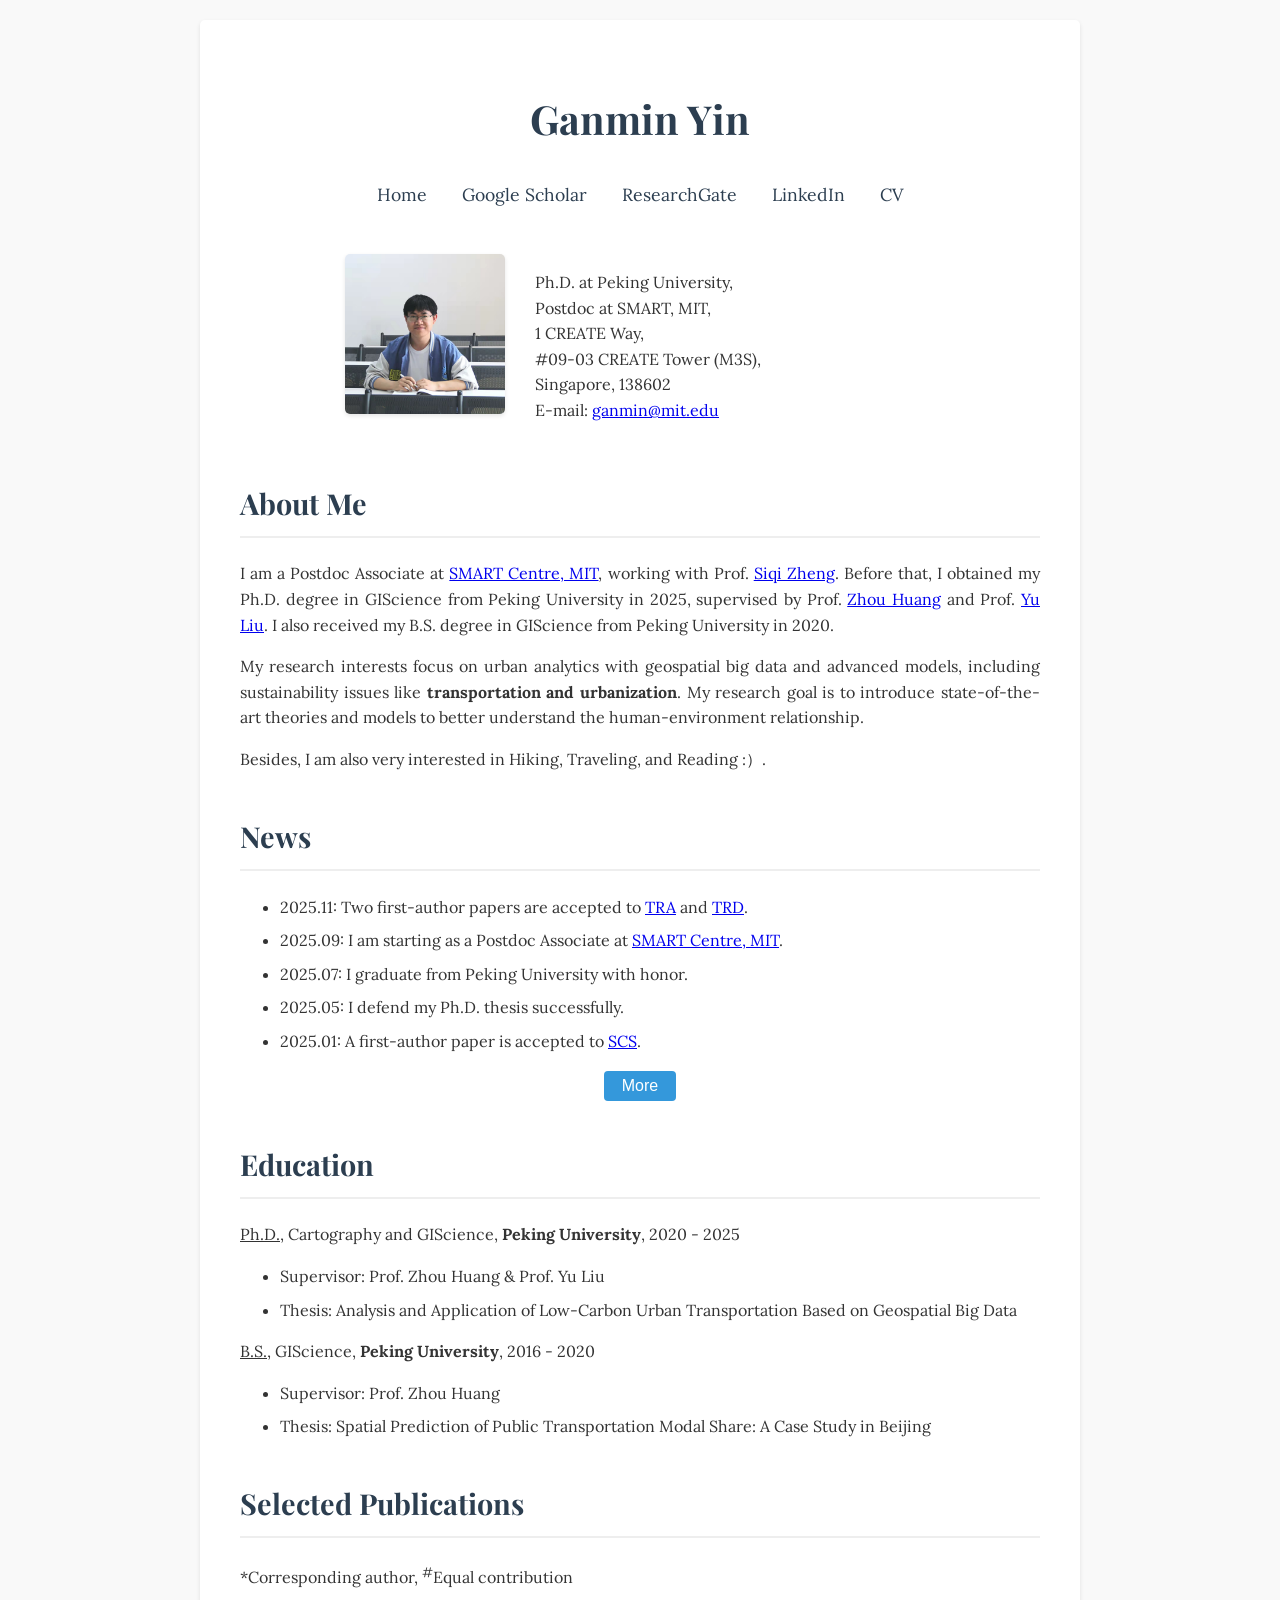
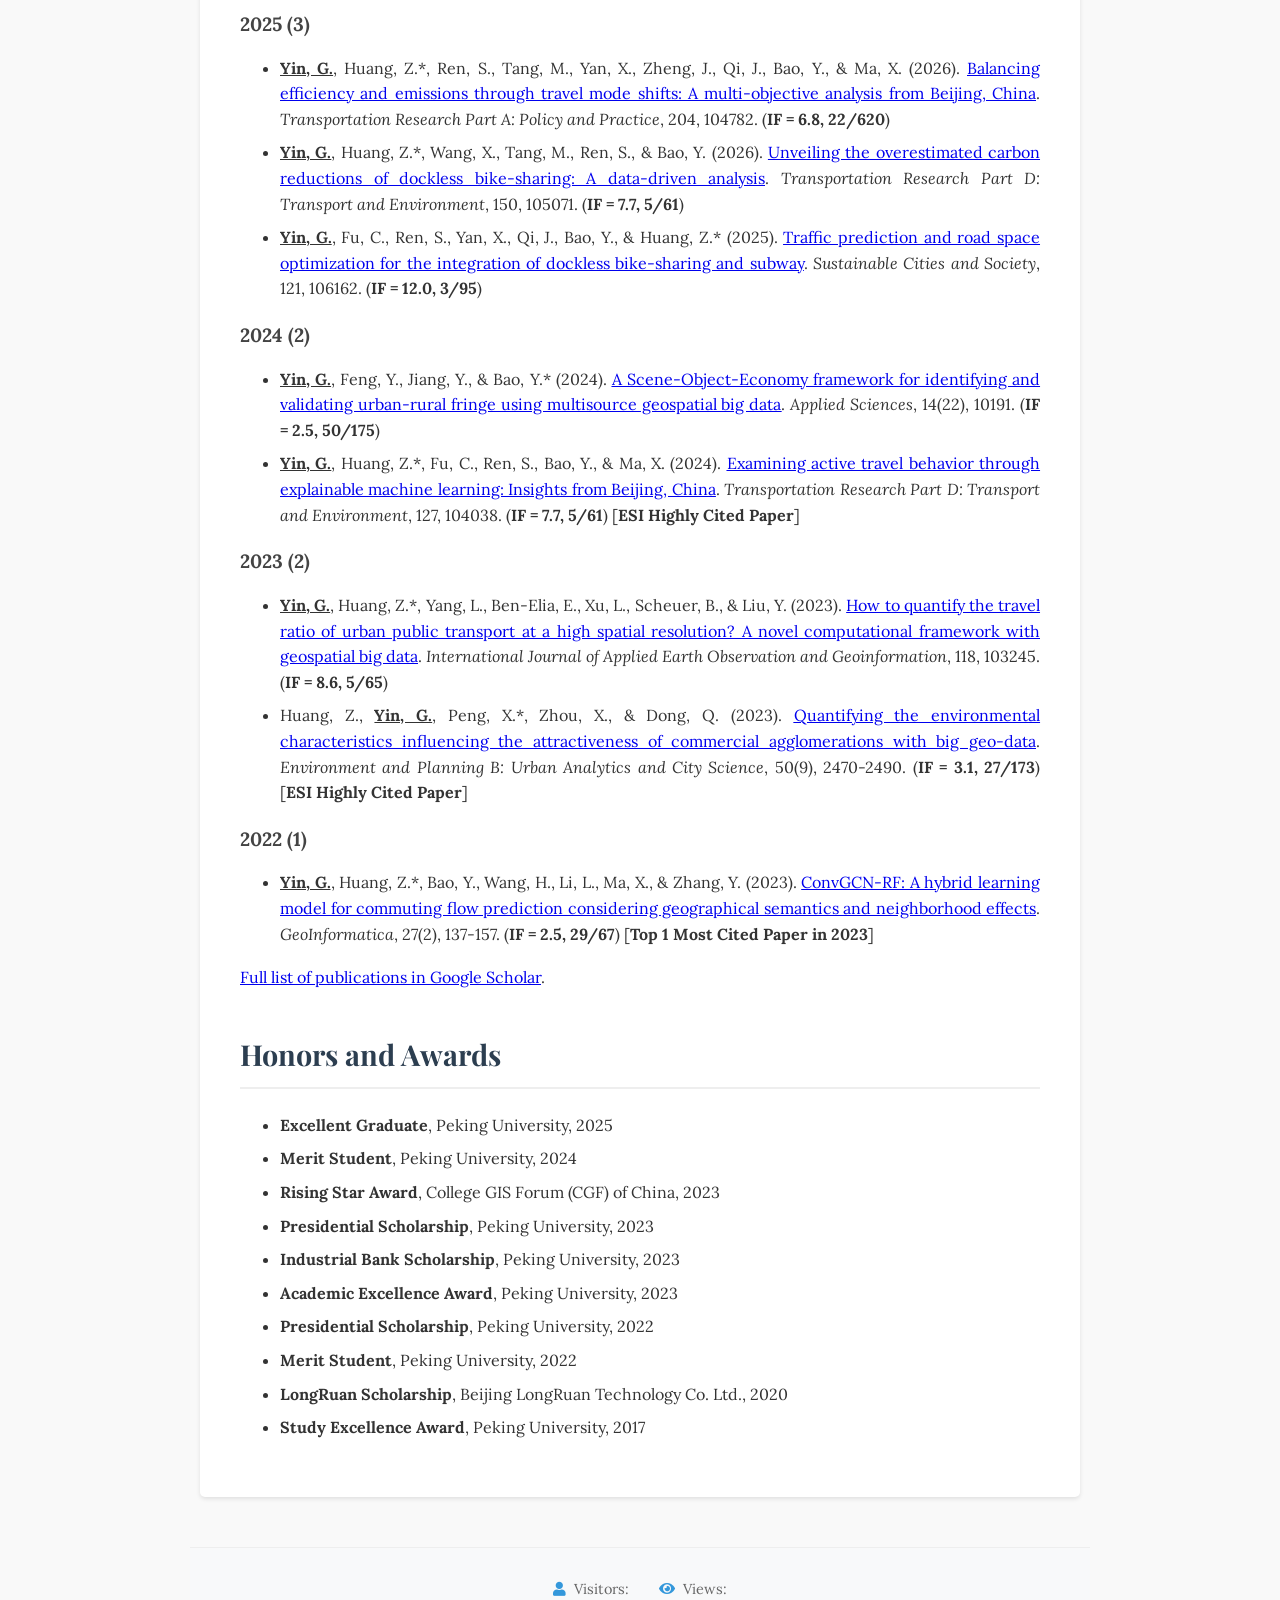
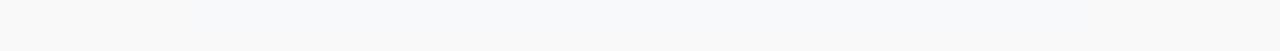
==== commit 5d4ec42c: "update my pub and cv." ====
--- a/index.html
+++ b/index.html
@@ -304,7 +304,7 @@
                         <p><b><u>Yin, G.</u></b>, Huang, Z.*, Wang, X., Tang, M., Ren, S., &amp; Bao, Y. (2026). <a href="https://doi.org/10.1016/j.trd.2025.105071"><u>Unveiling the overestimated carbon reductions of dockless bike-sharing: A data-driven analysis</u></a>. <i>Transportation Research Part D: Transport and Environment</i>, 150, 105071. (<b>IF = 7.7, 5/61</b>)</p>
                     </li>
                     <li>
-                        <p><b><u>Yin, G.</u></b>, Fu, C., Ren, S., Yan, X., Qi, J., Bao, Y., &amp; Huang, Z.* (2025). <a href="https://doi.org/10.1016/j.scs.2025.106162"><u>Traffic prediction and road space optimization for the integration of dockless bike-sharing and subway</u></a>. <i>Sustainable Cities and Society</i>, 121, 106162. (<b>IF = 10.5, 3/91</b>)</p>
+                        <p><b><u>Yin, G.</u></b>, Fu, C., Ren, S., Yan, X., Qi, J., Bao, Y., &amp; Huang, Z.* (2025). <a href="https://doi.org/10.1016/j.scs.2025.106162"><u>Traffic prediction and road space optimization for the integration of dockless bike-sharing and subway</u></a>. <i>Sustainable Cities and Society</i>, 121, 106162. (<b>IF = 12.0, 3/95</b>)</p>
                     </li>
                 </ul>
             </div>
@@ -312,10 +312,10 @@
                 <div class="pub-year-title">2024 (2)</div>
                 <ul>
                     <li>
-                        <p><b><u>Yin, G.</u></b>, Feng, Y., Jiang, Y., &amp; Bao, Y.* (2024). <a href="https://doi.org/10.3390/app142210191"><u>A Scene-Object-Economy framework for identifying and validating urban-rural fringe using multisource geospatial big data</u></a>. <i>Applied Sciences</i>, 14(22), 10191. (<b>IF = 2.5, 44/179</b>)</p>
-                    </li>
-                    <li>
-                        <p><b><u>Yin, G.</u></b>, Huang, Z.*, Fu, C., Ren, S., Bao, Y., &amp; Ma, X. (2024). <a href="https://doi.org/10.1016/j.trd.2023.104038"><u>Examining active travel behavior through explainable machine learning: Insights from Beijing, China</u></a>. <i>Transportation Research Part D: Transport and Environment</i>, 127, 104038. (<b>IF = 7.4, 5/57</b>) [<b>ESI Highly Cited Paper</b>]</p>
+                        <p><b><u>Yin, G.</u></b>, Feng, Y., Jiang, Y., &amp; Bao, Y.* (2024). <a href="https://doi.org/10.3390/app142210191"><u>A Scene-Object-Economy framework for identifying and validating urban-rural fringe using multisource geospatial big data</u></a>. <i>Applied Sciences</i>, 14(22), 10191. (<b>IF = 2.5, 50/175</b>)</p>
+                    </li>
+                    <li>
+                        <p><b><u>Yin, G.</u></b>, Huang, Z.*, Fu, C., Ren, S., Bao, Y., &amp; Ma, X. (2024). <a href="https://doi.org/10.1016/j.trd.2023.104038"><u>Examining active travel behavior through explainable machine learning: Insights from Beijing, China</u></a>. <i>Transportation Research Part D: Transport and Environment</i>, 127, 104038. (<b>IF = 7.7, 5/61</b>) [<b>ESI Highly Cited Paper</b>]</p>
                     </li>
                 </ul>
             </div>
@@ -323,10 +323,10 @@
                 <div class="pub-year-title">2023 (2)</div>
                 <ul>
                     <li>
-                        <p><b><u>Yin, G.</u></b>, Huang, Z.*, Yang, L., Ben-Elia, E., Xu, L., Scheuer, B., &amp; Liu, Y. (2023). <a href="https://doi.org/10.1016/j.jag.2023.103245"><u>How to quantify the travel ratio of urban public transport at a high spatial resolution? A novel computational framework with geospatial big data</u></a>. <i>International Journal of Applied Earth Observation and Geoinformation</i>, 118, 103245. (<b>IF = 7.6, 6/62</b>)</p>
-                    </li>
-                    <li>
-                        <p>Huang, Z., <b><u>Yin, G.</u></b>, Peng, X.*, Zhou, X., &amp; Dong, Q. (2023). <a href="https://doi.org/10.1177/23998083231158370"><u>Quantifying the environmental characteristics influencing the attractiveness of commercial agglomerations with big geo-data</u></a>. <i>Environment and Planning B: Urban Analytics and City Science</i>, 50(9), 2470-2490. (<b>IF = 2.6, 36/171</b>) [<b>ESI Highly Cited Paper</b>]</p>
+                        <p><b><u>Yin, G.</u></b>, Huang, Z.*, Yang, L., Ben-Elia, E., Xu, L., Scheuer, B., &amp; Liu, Y. (2023). <a href="https://doi.org/10.1016/j.jag.2023.103245"><u>How to quantify the travel ratio of urban public transport at a high spatial resolution? A novel computational framework with geospatial big data</u></a>. <i>International Journal of Applied Earth Observation and Geoinformation</i>, 118, 103245. (<b>IF = 8.6, 5/65</b>)</p>
+                    </li>
+                    <li>
+                        <p>Huang, Z., <b><u>Yin, G.</u></b>, Peng, X.*, Zhou, X., &amp; Dong, Q. (2023). <a href="https://doi.org/10.1177/23998083231158370"><u>Quantifying the environmental characteristics influencing the attractiveness of commercial agglomerations with big geo-data</u></a>. <i>Environment and Planning B: Urban Analytics and City Science</i>, 50(9), 2470-2490. (<b>IF = 3.1, 27/173</b>) [<b>ESI Highly Cited Paper</b>]</p>
                     </li>
                 </ul>
             </div>
@@ -334,7 +334,7 @@
                 <div class="pub-year-title">2022 (1)</div>
                 <ul>
                     <li>
-                        <p><b><u>Yin, G.</u></b>, Huang, Z.*, Bao, Y., Wang, H., Li, L., Ma, X., &amp; Zhang, Y. (2023). <a href="https://doi.org/10.1007/s10707-022-00467-0"><u>ConvGCN-RF: A hybrid learning model for commuting flow prediction considering geographical semantics and neighborhood effects</u></a>. <i>GeoInformatica</i>, 27(2), 137-157. (<b>IF = 2.2, 31/65</b>) [<b>Top 1 Most Cited Paper in 2023</b>]</p>
+                        <p><b><u>Yin, G.</u></b>, Huang, Z.*, Bao, Y., Wang, H., Li, L., Ma, X., &amp; Zhang, Y. (2023). <a href="https://doi.org/10.1007/s10707-022-00467-0"><u>ConvGCN-RF: A hybrid learning model for commuting flow prediction considering geographical semantics and neighborhood effects</u></a>. <i>GeoInformatica</i>, 27(2), 137-157. (<b>IF = 2.5, 29/67</b>) [<b>Top 1 Most Cited Paper in 2023</b>]</p>
                     </li>
                 </ul>
             </div>
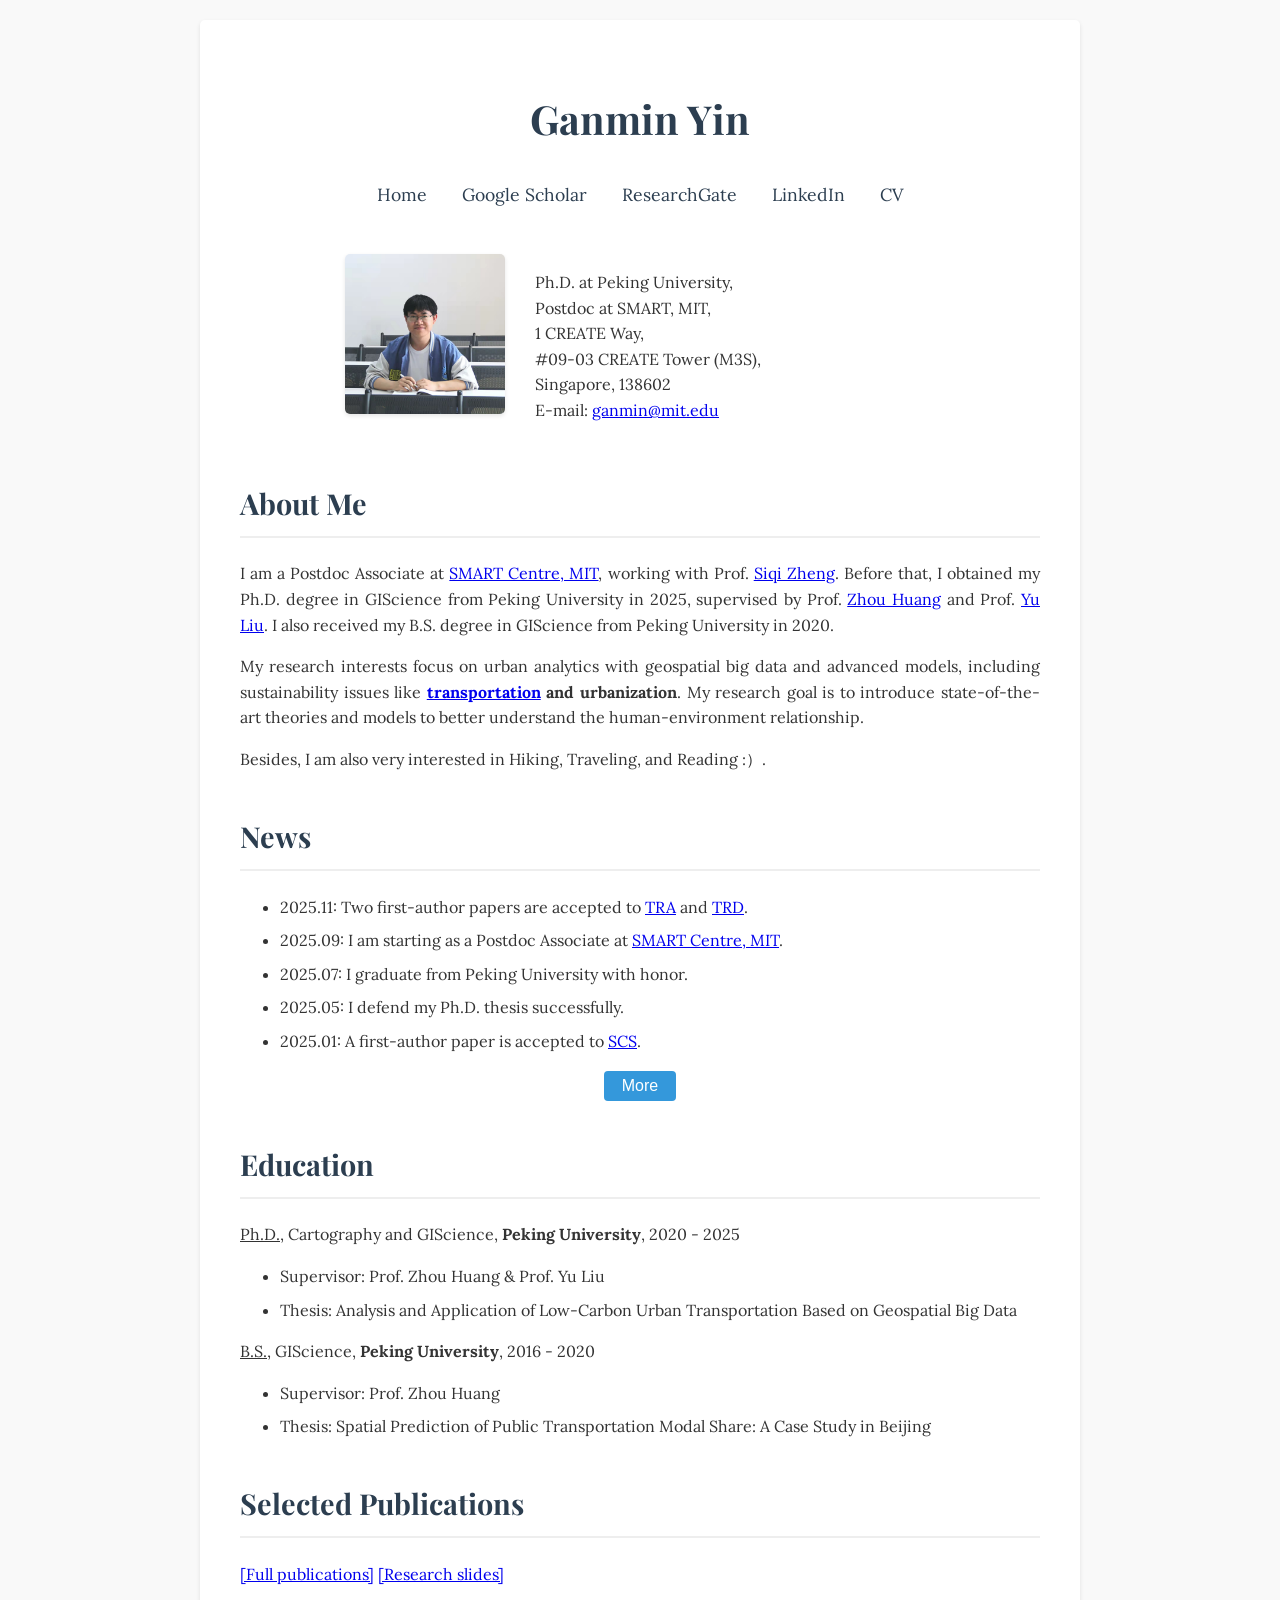
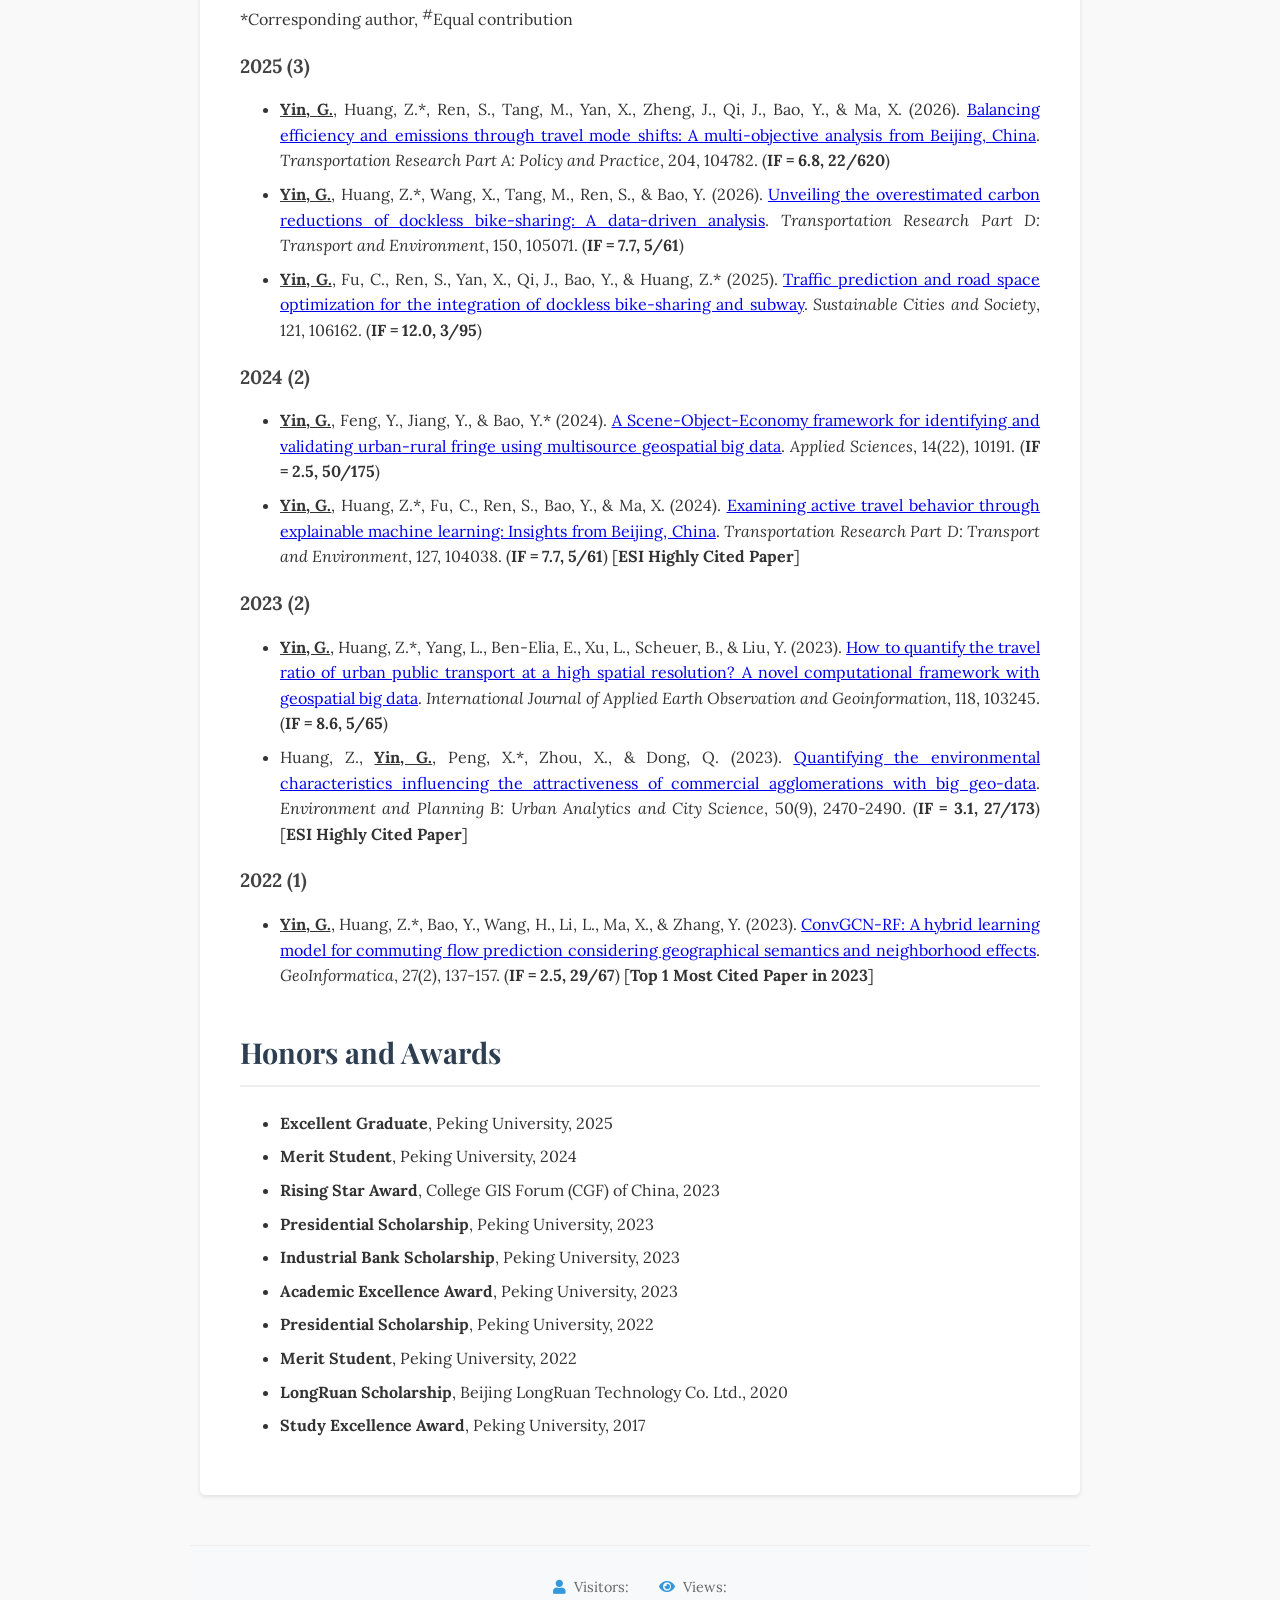
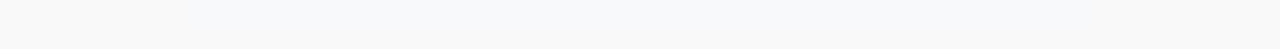
==== commit 28ff7877: "add slides." ====
--- a/index.html
+++ b/index.html
@@ -182,7 +182,7 @@
 
             <h2>About Me</h2>
             <p>I am a Postdoc Associate at <a href="https://m3s.mit.edu/">SMART Centre, MIT</a>, working with Prof. <a href="https://scholar.google.com/citations?user=xdGRNpwAAAAJ">Siqi Zheng</a>. Before that, I obtained my Ph.D. degree in GIScience from Peking University in 2025, supervised by Prof. <a href="https://scholar.google.com/citations?user=BUFSF_8AAAAJ">Zhou Huang</a> and Prof. <a href="https://scholar.google.com/citations?user=Xh_lRY4AAAAJ">Yu Liu</a>. I also received my B.S. degree in GIScience from Peking University in 2020.</p>
-            <p>My research interests focus on urban analytics with geospatial big data and advanced models, including sustainability issues like <b>transportation and urbanization</b>. My research goal is to introduce state-of-the-art theories and models to better understand the human-environment relationship.</p>
+            <p>My research interests focus on urban analytics with geospatial big data and advanced models, including sustainability issues like <b><a href="slide/Sustainable mobility_Ganmin YIN_MIT SMART_Dec_2025.pdf">transportation</a> and urbanization</b>. My research goal is to introduce state-of-the-art theories and models to better understand the human-environment relationship.</p>
             <p>Besides, I am also very interested in Hiking, Traveling, and Reading :）.</p>
             <!-- <p><b>Note:</b> I am looking for a <u><b>postdoc</b></u> position starting in <i>2025, fall</i>. Feel free to contact me!</p> -->
             <!-- <p>My CV can be downloaded from <a href="cv/CV_Ganmin YIN_Mar_2024.pdf"><u>here</u></a>.</p> -->
@@ -292,6 +292,7 @@
             </ul>
 
             <h2>Selected Publications</h2>
+            <p><a href="https://scholar.google.com/citations?user=UgdgRs0AAAAJ&hl=zh-CN">[Full publications]</a> <a href="slide/Sustainable mobility_Ganmin YIN_MIT SMART_Dec_2025.pdf">[Research slides]</a></p>
             <p>*Corresponding author, <sup>#</sup>Equal contribution</p>
             <!-- Publications grouped by year -->
             <div class="pub-year-group"> 
@@ -338,7 +339,7 @@
                     </li>
                 </ul>
             </div>
-            <p><a href="https://scholar.google.com/citations?user=UgdgRs0AAAAJ&hl=zh-CN">Full list of publications in Google Scholar</a>.</p>
+            
 
             <h2>Honors and Awards</h2>
             <ul>
